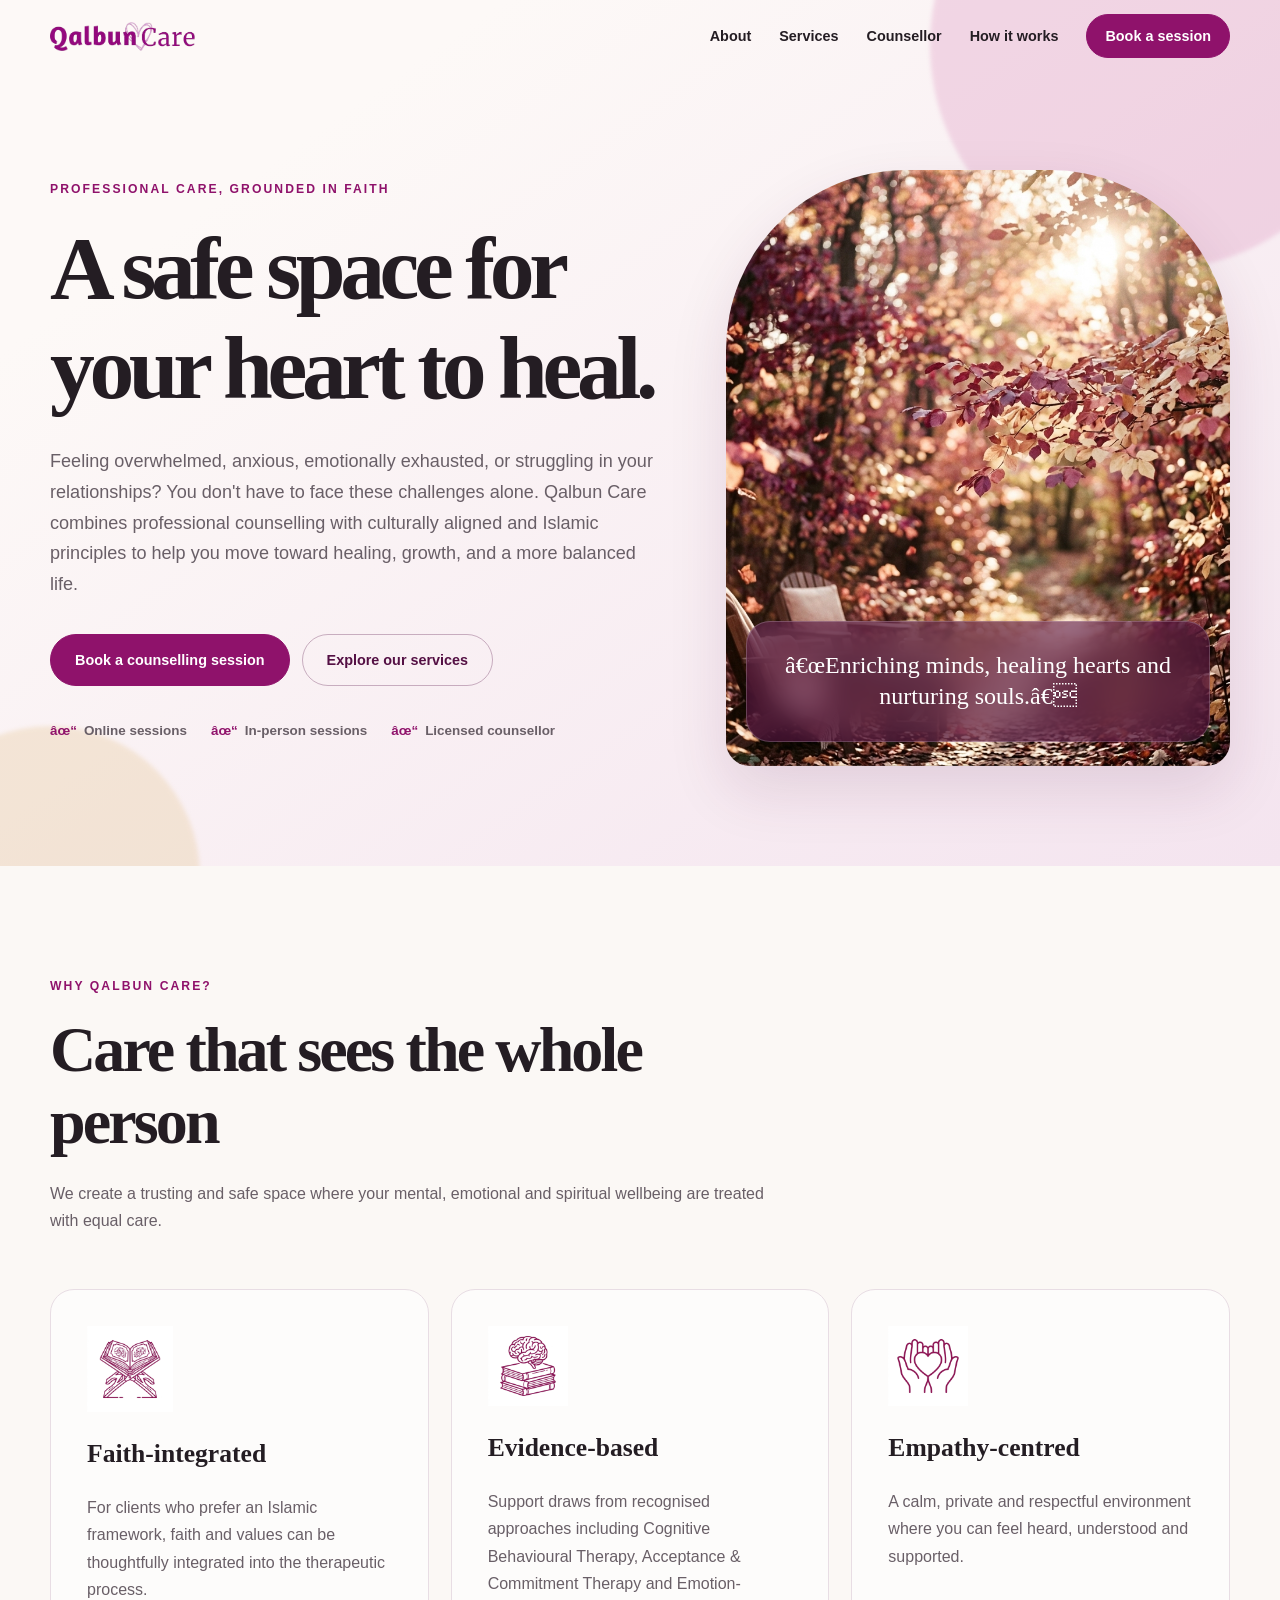
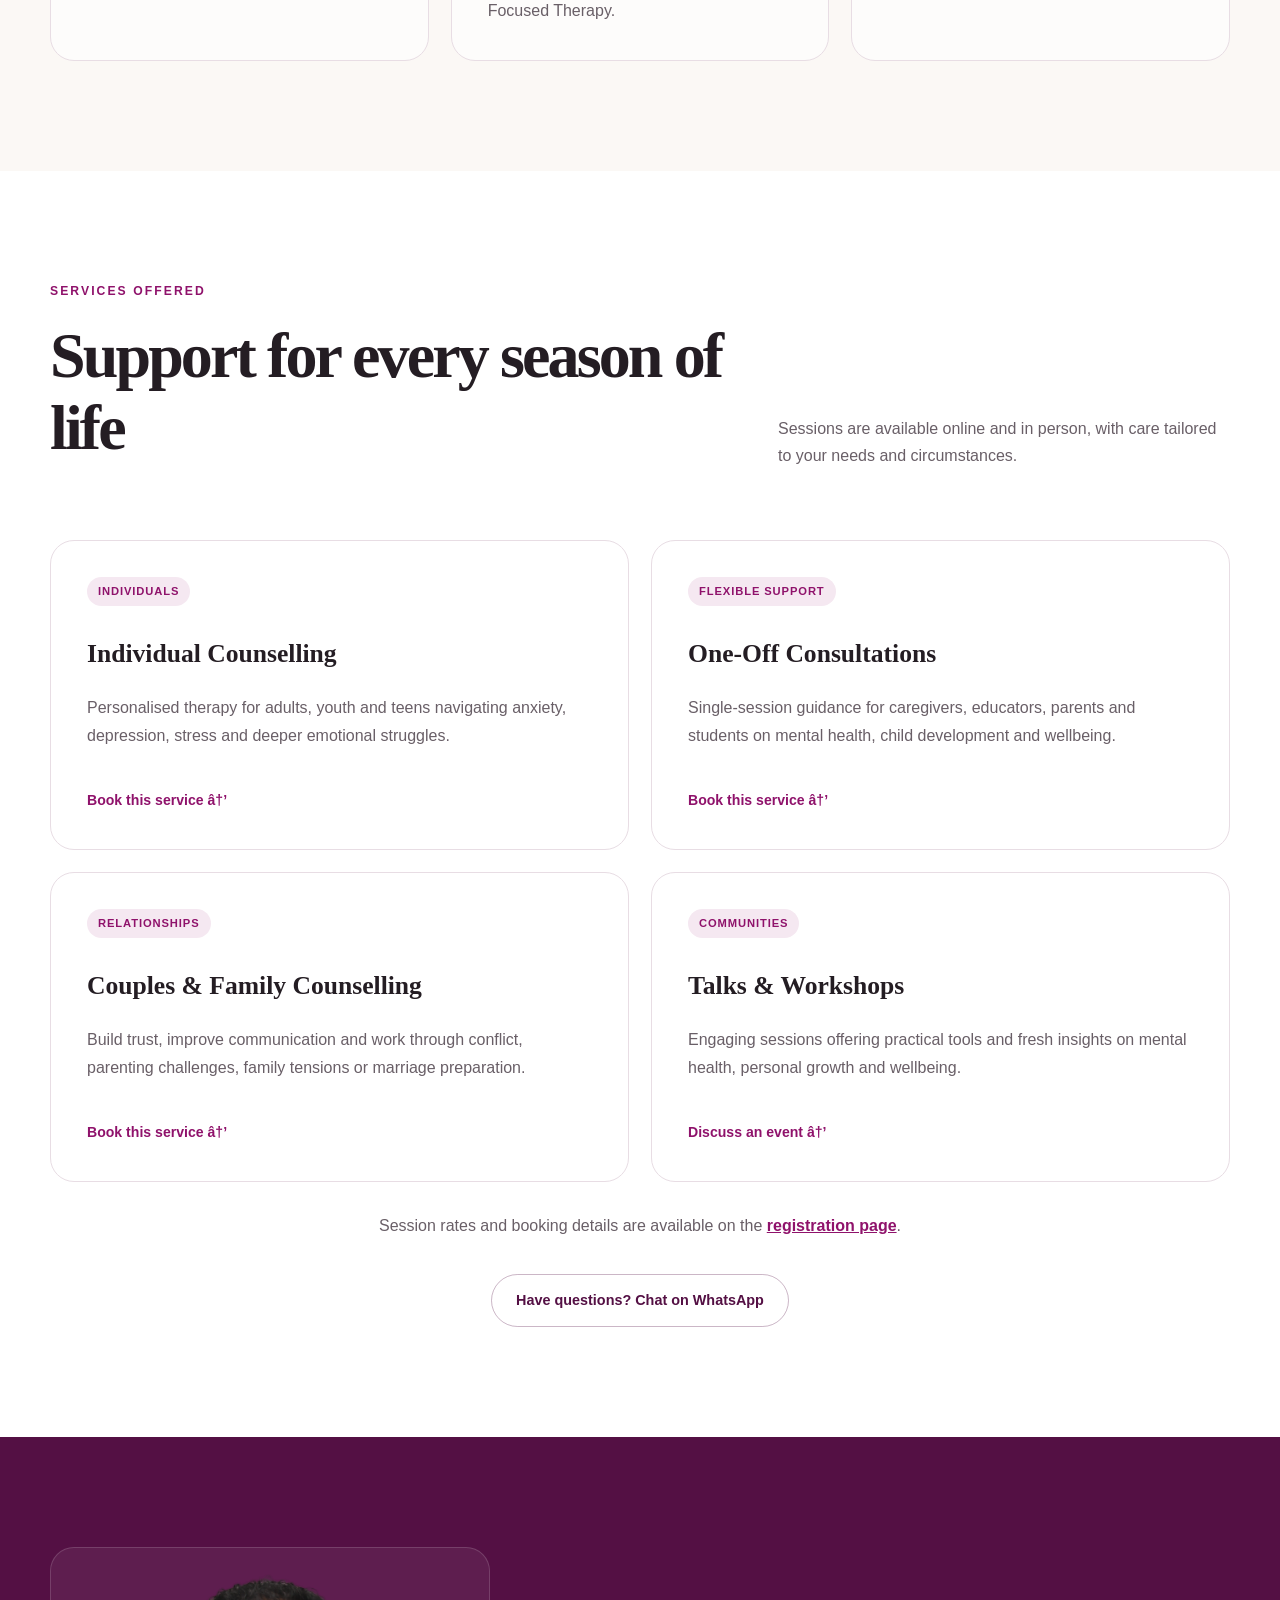
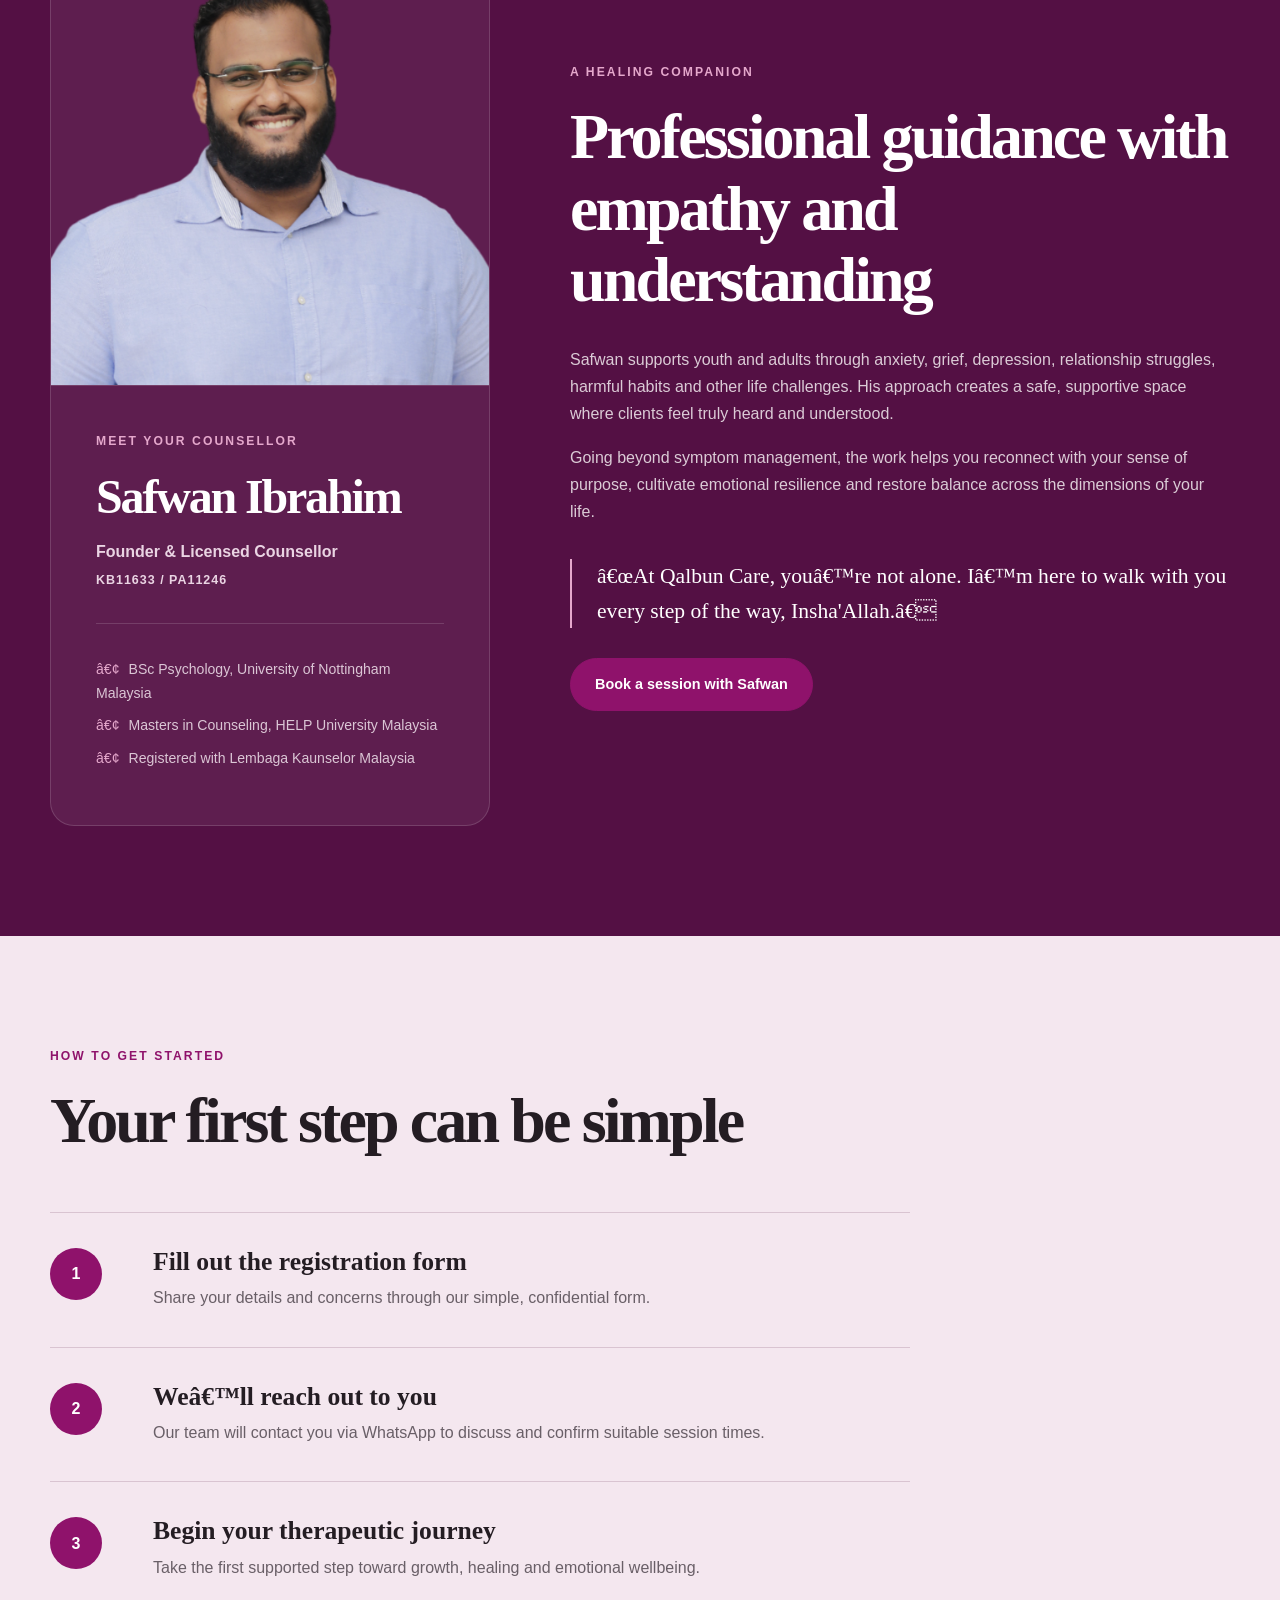
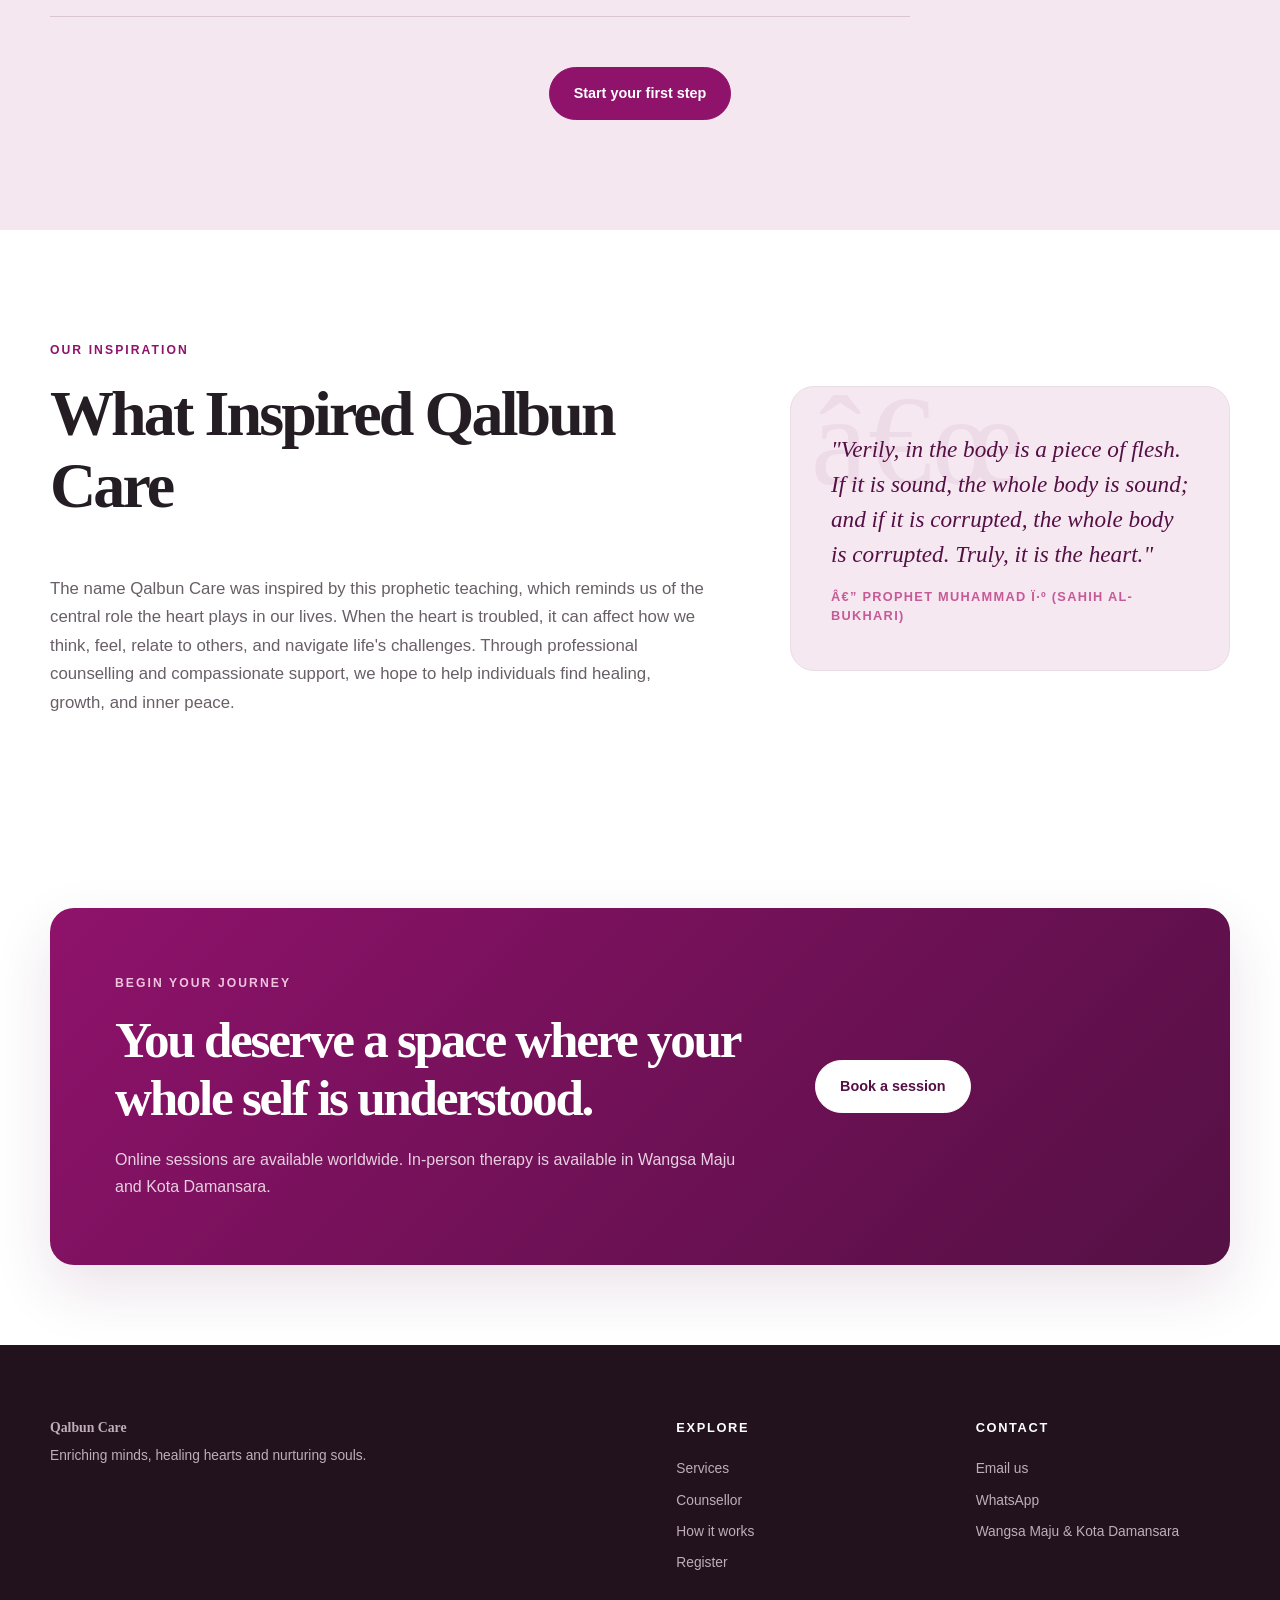
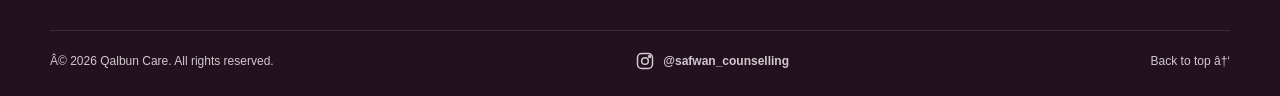
==== index.html @ d3c69ddd "Polish registration mobile layout" ====
﻿<!DOCTYPE html>
<html lang="en">
<head>
  <!-- Google tag (gtag.js) -->
  <script async src="https://www.googletagmanager.com/gtag/js?id=G-HJ6P9DCZQS"></script>
  <script>
    window.dataLayer = window.dataLayer || [];
    function gtag(){dataLayer.push(arguments);}
    gtag('js', new Date());

    gtag('config', 'G-HJ6P9DCZQS');
  </script>
  <meta charset="UTF-8">
  <meta name="viewport" content="width=device-width, initial-scale=1.0">
  <title>Qalbun Care Counselling</title>
  <meta name="description" content="Professional, culturally aligned and faith-integrated counselling for individuals, couples and families in Malaysia, online and in person.">
  <meta name="theme-color" content="#8f126b">
  <meta name="robots" content="index, follow">
  <link rel="canonical" href="https://qalbuncare.com/">
  <link rel="icon" href="assets/favicon.svg" type="image/svg+xml">
  <link rel="apple-touch-icon" href="assets/logo.png">
  <link rel="stylesheet" href="styles.css?v=1.6">
  <meta property="og:type" content="website">
  <meta property="og:title" content="Qalbun Care Counselling">
  <meta property="og:description" content="A safe, compassionate space for healing, growth and inner peace.">
  <meta property="og:url" content="https://qalbuncare.com/">
  <meta property="og:image" content="https://qalbuncare.com/assets/logo.png">
  <meta property="og:locale" content="en_MY">
  <meta name="twitter:card" content="summary_large_image">
  <script type="application/ld+json">
  {
    "@context": "https://schema.org",
    "@type": "ProfessionalService",
    "name": "Qalbun Care",
    "description": "Professional, culturally aligned and faith-integrated counselling services.",
    "url": "https://qalbuncare.com/",
    "email": "qalbun.care@outlook.com",
    "telephone": "+60174248783",
    "areaServed": "Malaysia",
    "founder": {
      "@type": "Person",
      "name": "Safwan Ibrahim",
      "jobTitle": "Founder & Licensed Counsellor"
    }
  }
  </script>
</head>
<body>
  <a class="skip-link" href="#main-content">Skip to main content</a>

  <header class="site-header" id="top">
    <div class="container nav-wrap">
      <a class="brand" href="#top" aria-label="Qalbun Care home">
        <img src="assets/logo.png" alt="Qalbun Care" width="397" height="79">
      </a>
      <button class="nav-toggle" type="button" aria-expanded="false" aria-controls="primary-nav">
        <span class="sr-only">Open navigation</span>
        <span></span><span></span><span></span>
      </button>
      <nav id="primary-nav" class="primary-nav" aria-label="Primary navigation">
        <a href="#about">About</a>
        <a href="#services">Services</a>
        <a href="#counsellor">Counsellor</a>
        <a href="#process">How it works</a>
        <a class="button button-small" href="register/">Book a session</a>
      </nav>
    </div>
  </header>

  <main id="main-content">
    <section class="hero">
      <div class="hero-orb hero-orb-one" aria-hidden="true"></div>
      <div class="hero-orb hero-orb-two" aria-hidden="true"></div>
      <div class="container hero-grid">
        <div class="hero-copy reveal">
          <p class="eyebrow">Professional care, grounded in faith</p>
          <h1>A safe space for your heart to heal.</h1>
          <p class="hero-text">Feeling overwhelmed, anxious, emotionally exhausted, or struggling in your relationships? You don't have to face these challenges alone. Qalbun Care combines professional counselling with culturally aligned and Islamic principles to help you move toward healing, growth, and a more balanced life.</p>
          <div class="hero-actions">
            <a class="button" href="register/">Book a counselling session</a>
            <a class="button button-ghost" href="#services">Explore our services</a>
          </div>
          <ul class="trust-list" aria-label="Service availability">
            <li>Online sessions</li>
            <li>In-person sessions</li>
            <li>Licensed counsellor</li>
          </ul>
        </div>
        <div class="hero-image-wrap reveal">
          <img class="hero-img" src="assets/hero-healing.png" alt="A serene landscape with warm light filtering through foliage" width="550" height="600">
          <div class="hero-image-quote">
            <p class="quote">â€œEnriching minds, healing hearts and nurturing souls.â€</p>
          </div>
        </div>
      </div>
    </section>

    <section class="section values" id="about">
      <div class="container">
        <div class="section-heading reveal">
          <p class="eyebrow">Why Qalbun Care?</p>
          <h2>Care that sees the whole person</h2>
          <p>We create a trusting and safe space where your mental, emotional and spiritual wellbeing are treated with equal care.</p>
        </div>
        <div class="card-grid three">
          <article class="value-card reveal">
            <span class="icon" aria-hidden="true">
              <img src="assets/value-faith.png" alt="" width="86" height="86">
            </span>
            <h3>Faith-integrated</h3>
            <p>For clients who prefer an Islamic framework, faith and values can be thoughtfully integrated into the therapeutic process.</p>
          </article>
          <article class="value-card reveal">
            <span class="icon" aria-hidden="true">
              <img src="assets/value-evidence.png" alt="" width="80" height="80">
            </span>
            <h3>Evidence-based</h3>
            <p>Support draws from recognised approaches including Cognitive Behavioural Therapy, Acceptance & Commitment Therapy and Emotion-Focused Therapy.</p>
          </article>
          <article class="value-card reveal">
            <span class="icon" aria-hidden="true">
              <img src="assets/value-empathy.png" alt="" width="80" height="80">
            </span>
            <h3>Empathy-centred</h3>
            <p>A calm, private and respectful environment where you can feel heard, understood and supported.</p>
          </article>
        </div>
      </div>
    </section>

    <section class="section services" id="services">
      <div class="container">
        <div class="section-heading split-heading reveal">
          <div><p class="eyebrow">Services offered</p><h2>Support for every season of life</h2></div>
          <p>Sessions are available online and in person, with care tailored to your needs and circumstances.</p>
        </div>
        <div class="card-grid two">
          <article class="service-card reveal">
            <span class="service-tag">Individuals</span>
            <h3>Individual Counselling</h3>
            <p>Personalised therapy for adults, youth and teens navigating anxiety, depression, stress and deeper emotional struggles.</p>
            <a href="register/">Book this service <span aria-hidden="true">â†’</span></a>
          </article>
          <article class="service-card reveal">
            <span class="service-tag">Flexible support</span>
            <h3>One-Off Consultations</h3>
            <p>Single-session guidance for caregivers, educators, parents and students on mental health, child development and wellbeing.</p>
            <a href="register/">Book this service <span aria-hidden="true">â†’</span></a>
          </article>
          <article class="service-card reveal">
            <span class="service-tag">Relationships</span>
            <h3>Couples &amp; Family Counselling</h3>
            <p>Build trust, improve communication and work through conflict, parenting challenges, family tensions or marriage preparation.</p>
            <a href="register/">Book this service <span aria-hidden="true">â†’</span></a>
          </article>
          <article class="service-card reveal">
            <span class="service-tag">Communities</span>
            <h3>Talks &amp; Workshops</h3>
            <p>Engaging sessions offering practical tools and fresh insights on mental health, personal growth and wellbeing.</p>
            <a href="https://wa.link/rwqkhy" target="_blank" rel="noopener">Discuss an event <span aria-hidden="true">â†’</span></a>
          </article>
        </div>
        <p class="pricing-note">Session rates and booking details are available on the <a href="register/">registration page</a>.</p>
        <div class="services-cta reveal">
          <a class="button button-ghost" href="https://wa.link/rwqkhy" target="_blank" rel="noopener">Have questions? Chat on WhatsApp</a>
        </div>
      </div>
    </section>

    <section class="section counsellor" id="counsellor">
      <div class="container counsellor-grid">
        <div class="profile-panel reveal">
          <img class="profile-img" src="assets/safwan-qc.png" alt="Safwan Ibrahim">
          <div class="profile-details">
            <p class="eyebrow">Meet your counsellor</p>
            <h2>Safwan Ibrahim</h2>
            <p class="credential">Founder &amp; Licensed Counsellor<br><span>KB11633 / PA11246</span></p>
            <ul class="profile-facts">
              <li>BSc Psychology, University of Nottingham Malaysia</li>
              <li>Masters in Counseling, HELP University Malaysia</li>
              <li>Registered with Lembaga Kaunselor Malaysia</li>
            </ul>
          </div>
        </div>
        <div class="profile-copy reveal">
          <p class="eyebrow">A healing companion</p>
          <h2>Professional guidance with empathy and understanding</h2>
          <p>Safwan supports youth and adults through anxiety, grief, depression, relationship struggles, harmful habits and other life challenges. His approach creates a safe, supportive space where clients feel truly heard and understood.</p>
          <p>Going beyond symptom management, the work helps you reconnect with your sense of purpose, cultivate emotional resilience and restore balance across the dimensions of your life.</p>
          <blockquote>â€œAt Qalbun Care, youâ€™re not alone. Iâ€™m here to walk with you every step of the way, Insha'Allah.â€</blockquote>
          <div class="profile-cta">
            <a class="button" href="register/">Book a session with Safwan</a>
          </div>
        </div>
      </div>
    </section>

    <section class="section process" id="process">
      <div class="container">
        <div class="section-heading reveal">
          <p class="eyebrow">How to get started</p>
          <h2>Your first step can be simple</h2>
        </div>
        <ol class="steps">
          <li class="reveal"><span>1</span><div><h3>Fill out the registration form</h3><p>Share your details and concerns through our simple, confidential form.</p></div></li>
          <li class="reveal"><span>2</span><div><h3>Weâ€™ll reach out to you</h3><p>Our team will contact you via WhatsApp to discuss and confirm suitable session times.</p></div></li>
          <li class="reveal"><span>3</span><div><h3>Begin your therapeutic journey</h3><p>Take the first supported step toward growth, healing and emotional wellbeing.</p></div></li>
        </ol>
        <div class="process-cta reveal">
          <a class="button" href="register/">Start your first step</a>
        </div>
      </div>
    </section>

    <section class="section philosophy" id="philosophy">
      <div class="container philosophy-grid">
        <div class="philosophy-copy reveal">
          <p class="eyebrow">Our Inspiration</p>
          <h2>What Inspired Qalbun Care</h2>
          <p>The name Qalbun Care was inspired by this prophetic teaching, which reminds us of the central role the heart plays in our lives. When the heart is troubled, it can affect how we think, feel, relate to others, and navigate life's challenges. Through professional counselling and compassionate support, we hope to help individuals find healing, growth, and inner peace.</p>
        </div>
        <div class="philosophy-quote-wrap reveal">
          <div class="philosophy-quote-card">
            <span class="quote-icon" aria-hidden="true">â€œ</span>
            <blockquote>
              "Verily, in the body is a piece of flesh. If it is sound, the whole body is sound; and if it is corrupted, the whole body is corrupted. Truly, it is the heart."
              <cite>â€” Prophet Muhammad ï·º (Sahih al-Bukhari)</cite>
            </blockquote>
          </div>
        </div>
      </div>
    </section>

    <section class="section cta" id="contact">
      <div class="container cta-inner reveal">
        <div>
          <p class="eyebrow">Begin your journey</p>
          <h2>You deserve a space where your whole self is understood.</h2>
          <p>Online sessions are available worldwide. In-person therapy is available in Wangsa Maju and Kota Damansara.</p>
        </div>
        <div class="cta-actions">
          <a class="button button-light" href="register/">Book a session</a>
     
        </div>
      </div>
    </section>
  </main>

  <footer class="site-footer">
    <div class="container footer-grid">
      <div><a class="footer-brand" href="#top">Qalbun Care</a><p>Enriching minds, healing hearts and nurturing souls.</p></div>
      <div><h2>Explore</h2><a href="#services">Services</a><a href="#counsellor">Counsellor</a><a href="#process">How it works</a><a href="register/">Register</a></div>
      <div><h2>Contact</h2><a href="mailto:qalbun.care@outlook.com">Email us</a><a href="https://wa.link/rwqkhy" target="_blank" rel="noopener">WhatsApp</a><p>Wangsa Maju &amp; Kota Damansara</p></div>
    </div>
    <div class="container footer-bottom"><p>Â© <span id="year"></span> Qalbun Care. All rights reserved.</p><div class="footer-social">
        <a class="social-link" href="https://www.instagram.com/safwan_counselling/" target="_blank" rel="noopener" aria-label="Follow Qalbun Care on Instagram">
          <svg viewBox="0 0 24 24" aria-hidden="true" focusable="false">
            <rect x="3" y="3" width="18" height="18" rx="5"></rect>
            <circle cx="12" cy="12" r="4"></circle>
            <circle cx="17.5" cy="6.5" r="1.2"></circle>
          </svg>
          <span>@safwan_counselling</span>
        </a>
      </div><a href="#top">Back to top â†‘</a></div>
  </footer>

  <script src="script.js"></script>
</body>
</html>
---- styles.css ----
﻿/* Qalbun Care: lightweight, responsive, and framework-free */
:root {
  --berry: #8f126b;
  --berry-dark: #541044;
  --berry-light: #f5e8f1;
  --rose: #c65a97;
  --ink: #241d23;
  --muted: #695f67;
  --cream: #fbf8f5;
  --white: #fff;
  --line: #e8dde4;
  --shadow: 0 24px 60px rgba(84, 16, 68, .12);
  --radius: 24px;
  --max: 1180px;
}

* { box-sizing: border-box; }
html { scroll-behavior: smooth; }
body { margin: 0; color: var(--ink); background: var(--cream); font: 400 1rem/1.7 Arial, Helvetica, sans-serif; }
body.nav-open { overflow: hidden; }
img, svg { display: block; max-width: 100%; }
a { color: inherit; }
button, a { -webkit-tap-highlight-color: transparent; }
h1, h2, h3, p { margin-top: 0; }
h1, h2, h3 { font-family: Georgia, "Times New Roman", serif; line-height: 1.12; }
h1 { max-width: 760px; font-size: clamp(3rem, 7vw, 6.5rem); letter-spacing: -.06em; }
h2 { font-size: clamp(2.3rem, 5vw, 4.5rem); letter-spacing: -.045em; }
h3 { font-size: 1.6rem; }
.container { width: min(calc(100% - 40px), var(--max)); margin-inline: auto; }
.section { padding: 110px 0; }
.eyebrow { margin-bottom: 18px; color: var(--berry); font-size: .76rem; font-weight: 800; letter-spacing: .17em; text-transform: uppercase; }
.sr-only { position: absolute; width: 1px; height: 1px; padding: 0; margin: -1px; overflow: hidden; clip: rect(0,0,0,0); white-space: nowrap; border: 0; }
.skip-link { position: fixed; z-index: 1000; top: 12px; left: 12px; padding: 10px 16px; color: white; background: var(--berry-dark); transform: translateY(-150%); }
.skip-link:focus { transform: translateY(0); }

.site-header { position: fixed; z-index: 100; inset: 0 0 auto; padding: 14px 0; border-bottom: 1px solid transparent; transition: .25s ease; }
.site-header.scrolled { background: rgba(251,248,245,.94); border-color: var(--line); backdrop-filter: blur(16px); }
.nav-wrap, .primary-nav { display: flex; align-items: center; }
.nav-wrap { justify-content: space-between; gap: 30px; }
.brand { display: flex; align-items: center; gap: 10px; font: 700 1.2rem Georgia, serif; text-decoration: none; }
.brand img { width: 145px; height: auto; object-fit: contain; }
.primary-nav { gap: 28px; }
.primary-nav a { font-size: .9rem; font-weight: 700; text-decoration: none; }
.primary-nav a:not(.button):hover, .primary-nav a:not(.button):focus-visible { color: var(--berry); }
.nav-toggle { display: none; width: 44px; height: 44px; padding: 10px; border: 0; background: transparent; }
.nav-toggle span:not(.sr-only) { display: block; width: 100%; height: 2px; margin: 5px 0; background: var(--ink); transition: .2s; }

.button { display: inline-flex; align-items: center; justify-content: center; min-height: 52px; padding: 13px 24px; border: 1px solid var(--berry); border-radius: 100px; color: white; background: var(--berry); font-size: .9rem; font-weight: 800; text-decoration: none; transition: transform .2s, background .2s, color .2s; }
.button:hover, .button:focus-visible { background: var(--berry-dark); transform: translateY(-2px); }
.button-small { min-height: 42px; padding: 9px 18px; }
.button-ghost { color: var(--berry-dark); background: transparent; border-color: rgba(84,16,68,.3); }
.button-light { color: var(--berry-dark); background: white; border-color: white; }

.hero { position: relative; min-height: 820px; padding: 170px 0 100px; overflow: hidden; background: linear-gradient(145deg, #fdf9f7 20%, #f4e4ef); }
.hero-grid { position: relative; z-index: 1; display: grid; grid-template-columns: 1.1fr .9fr; gap: 60px; align-items: center; }
.hero-copy h1 { margin-bottom: 28px; }
.hero-text { max-width: 680px; color: var(--muted); font-size: 1.13rem; }
.hero-actions { display: flex; flex-wrap: wrap; gap: 12px; margin: 34px 0; }
.trust-list { display: flex; flex-wrap: wrap; gap: 12px 24px; padding: 0; list-style: none; color: var(--muted); font-size: .84rem; font-weight: 700; }
.trust-list li::before { content: "âœ“"; margin-right: 7px; color: var(--berry); }
.hero-image-wrap { position: relative; border-radius: 180px 180px var(--radius) var(--radius); overflow: hidden; box-shadow: var(--shadow); aspect-ratio: 11 / 13; display: flex; flex-direction: column; justify-content: flex-end; }
.hero-img { width: 100%; height: 100%; object-fit: cover; transition: transform .5s ease; }
.hero-image-wrap:hover .hero-img { transform: scale(1.05); }
.hero-image-quote { position: absolute; z-index: 2; bottom: 24px; left: 20px; right: 20px; padding: 28px 24px; border: 1px solid rgba(255,255,255,.2); border-radius: var(--radius); background: rgba(84, 16, 68, .55); backdrop-filter: blur(16px); -webkit-backdrop-filter: blur(16px); color: white; text-align: center; }
.quote { font: 400 1.5rem/1.3 Georgia, serif; margin: 0; }
.hero-orb { position: absolute; border-radius: 50%; filter: blur(2px); opacity: .4; }
.hero-orb-one { width: 450px; height: 450px; top: -180px; right: -100px; background: #e4a9cb; }
.hero-orb-two { width: 300px; height: 300px; bottom: -160px; left: -100px; background: #ead0a8; }

.section-heading { max-width: 720px; margin-bottom: 55px; }
.section-heading h2 { margin-bottom: 22px; }
.section-heading > p:last-child, .split-heading > p { color: var(--muted); }
.split-heading { display: grid; grid-template-columns: 1.2fr .8fr; gap: 50px; max-width: none; align-items: end; }
.card-grid { display: grid; gap: 22px; }
.card-grid.three { grid-template-columns: repeat(3, 1fr); }
.card-grid.two { grid-template-columns: repeat(2, 1fr); }
.value-card, .service-card { padding: 36px; border: 1px solid var(--line); border-radius: var(--radius); background: rgba(255,255,255,.62); transition: .25s; }
.value-card:hover, .service-card:hover { transform: translateY(-5px); box-shadow: var(--shadow); }
.value-card .icon { display: block; width: 80px; height: 80px; margin-bottom: 28px; background: transparent; }
.value-card:first-of-type .icon { width: 86px; height: 86px; }
.value-card .icon img { width: 100%; height: 100%; object-fit: contain; }
.value-card p, .service-card p { margin-bottom: 0; color: var(--muted); }
.services { background: white; }
.service-card { min-height: 310px; display: flex; flex-direction: column; }
.service-tag { align-self: start; margin-bottom: 34px; padding: 5px 11px; border-radius: 100px; color: var(--berry); background: var(--berry-light); font-size: .7rem; font-weight: 800; letter-spacing: .08em; text-transform: uppercase; }
.service-card a { margin-top: auto; padding-top: 30px; color: var(--berry); font-size: .88rem; font-weight: 800; text-decoration: none; }
.service-card a span { display: inline-block; transition: transform .2s; }
.service-card a:hover span { transform: translateX(5px); }
.pricing-note { margin: 30px 0 0; color: var(--muted); text-align: center; }
.pricing-note a { color: var(--berry); font-weight: 700; }
.services-cta { margin-top: 35px; text-align: center; }

.counsellor { color: white; background: var(--berry-dark); }
.counsellor-grid { display: grid; grid-template-columns: .8fr 1.2fr; gap: 80px; align-items: center; }
.profile-panel { padding: 0; overflow: hidden; border: 1px solid rgba(255,255,255,.15); border-radius: var(--radius); background: rgba(255,255,255,.06); }
.profile-initials { display: grid; width: 130px; height: 130px; margin-bottom: 45px; border-radius: 50%; place-items: center; color: var(--berry-dark); background: #f2d6e7; font: 700 2.5rem Georgia, serif; }
.profile-img { display: block; width: 100%; height: auto; aspect-ratio: 1 / 1; object-fit: cover; border-bottom: 1px solid rgba(255,255,255,.15); }
.profile-details { padding: 45px; }
.profile-panel .eyebrow, .profile-copy .eyebrow { color: #e5a8cc; }
.profile-panel h2 { margin-bottom: 15px; font-size: 3rem; }
.credential { color: #ead4e3; font-weight: 700; }
.credential span { font-size: .78rem; letter-spacing: .08em; }
.profile-facts { margin: 30px 0 0; padding: 25px 0 0; border-top: 1px solid rgba(255,255,255,.14); list-style: none; }
.profile-facts li { margin: 9px 0; color: #dbc6d5; font-size: .88rem; }
.profile-facts li::before { content: "â€¢"; margin-right: 9px; color: #e5a8cc; }
.profile-copy h2 { margin-bottom: 30px; }
.profile-copy > p:not(.eyebrow) { color: #dbcbd6; }
.counsellor blockquote { margin: 34px 0 0; padding-left: 25px; border-left: 2px solid #e5a8cc; color: white; font: 400 1.35rem/1.6 Georgia, serif; }
.profile-cta { margin-top: 30px; }

.process { background: #f4e7ef; }
.steps { margin: 0; padding: 0; list-style: none; }
.steps li { display: grid; grid-template-columns: 75px 1fr; gap: 28px; max-width: 860px; padding: 35px 0; border-top: 1px solid #d9c4d1; }
.steps li:last-child { border-bottom: 1px solid #d9c4d1; }
.steps span { display: grid; width: 52px; height: 52px; border-radius: 50%; place-items: center; color: white; background: var(--berry); font-weight: 800; }
.steps h3 { margin-bottom: 8px; }
.steps p { margin: 0; color: var(--muted); }
.process-cta { margin-top: 50px; text-align: center; }

.cta { padding: 80px 0; background: white; }
.cta-inner { display: grid; grid-template-columns: 1.3fr .7fr; gap: 50px; align-items: center; padding: 65px; border-radius: var(--radius); color: white; background: linear-gradient(135deg, var(--berry), var(--berry-dark)); box-shadow: var(--shadow); }
.cta-inner .eyebrow { color: #efc2de; }
.cta-inner h2 { margin-bottom: 20px; font-size: clamp(2.3rem, 4vw, 4rem); }
.cta-inner p:last-child { margin-bottom: 0; color: #e7cfe0; }
.cta-actions { display: flex; flex-direction: column; align-items: flex-start; gap: 13px; }
.text-link { color: white; font-size: .9rem; font-weight: 700; text-decoration-color: rgba(255,255,255,.45); text-underline-offset: 4px; }

.site-footer { padding: 75px 0 25px; color: #d4c7d0; background: #21121e; }
.footer-grid { display: grid; grid-template-columns: 1.6fr .7fr .7fr; gap: 45px; }
.footer-grid > div { display: flex; flex-direction: column; align-items: flex-start; gap: 8px; }
.footer-brand { color: white; font: 700 2rem Georgia, serif; text-decoration: none; }
.footer-grid h2 { margin-bottom: 14px; color: white; font: 700 .8rem Arial, sans-serif; letter-spacing: .13em; text-transform: uppercase; }
.footer-grid p, .footer-grid a { margin: 0; color: #bfaeba; font-size: .86rem; text-decoration: none; }
.footer-grid a:hover { color: white; }
.footer-bottom { display: flex; justify-content: space-between; gap: 20px; margin-top: 55px; padding-top: 20px; border-top: 1px solid rgba(255,255,255,.1); font-size: .75rem; }
.footer-bottom p { margin: 0; }
.footer-bottom a { color: inherit; text-decoration: none; }

.reveal { opacity: 0; transform: translateY(18px); transition: opacity .65s ease, transform .65s ease; }
.reveal.visible { opacity: 1; transform: none; }
:focus-visible { outline: 3px solid #d586b5; outline-offset: 4px; }

/* Philosophy Section */
.philosophy {
  background: var(--white);
}
.philosophy-grid {
  display: grid;
  grid-template-columns: 1.2fr .8fr;
  gap: 80px;
  align-items: center;
}
.philosophy-copy .eyebrow {
  color: var(--berry);
}
.philosophy-copy p:not(.eyebrow) {
  color: var(--muted);
  font-size: 1.05rem;
  margin-bottom: 20px;
}
.philosophy-copy p:last-child {
  margin-bottom: 0;
}
.philosophy-quote-card {
  position: relative;
  padding: 45px 40px;
  border-radius: var(--radius);
  background: var(--berry-light);
  border: 1px solid var(--line);
  overflow: hidden;
}
.philosophy-quote-card blockquote {
  margin: 0;
  padding-left: 0;
  border-left: 0;
  color: var(--berry-dark);
  font: italic 400 1.45rem/1.5 Georgia, serif;
}
.philosophy-quote-card cite {
  display: block;
  margin-top: 15px;
  font-family: Arial, sans-serif;
  font-style: normal;
  font-size: 0.8rem;
  font-weight: 700;
  text-transform: uppercase;
  letter-spacing: 0.1em;
  color: var(--rose);
}
.quote-icon {
  position: absolute;
  top: -10px;
  left: 20px;
  font-size: 8rem;
  font-family: Georgia, serif;
  color: rgba(143, 18, 107, 0.06);
  line-height: 1;
  pointer-events: none;
}

@media (max-width: 900px) {
  .section { padding: 80px 0; }
  .hero { min-height: auto; padding-top: 140px; }
  .hero-grid, .counsellor-grid, .cta-inner { grid-template-columns: 1fr; }
  .register-hero-grid { grid-template-columns: 1fr; gap: 42px; }
  .register-hero-image-wrap { max-width: 540px; width: 100%; margin: 0 auto; }
  .hero-image-wrap { max-width: 540px; width: 100%; margin: 0 auto; }
  .card-grid.three { grid-template-columns: 1fr; }
  .counsellor-grid { gap: 35px; }
  .nav-toggle { display: block; }
  .primary-nav {
    position: fixed;
    top: 76px;
    right: 20px;
    left: auto;
    width: 260px;
    display: flex;
    flex-direction: column;
    align-items: stretch;
    gap: 6px;
    padding: 24px;
    border: 1px solid var(--line);
    border-radius: 20px;
    background: rgba(251, 248, 245, 0.96);
    backdrop-filter: blur(16px);
    -webkit-backdrop-filter: blur(16px);
    box-shadow: var(--shadow);
    transform: translateY(-10px);
    opacity: 0;
    pointer-events: none;
    transition: transform 0.25s cubic-bezier(0.16, 1, 0.3, 1), opacity 0.2s ease;
  }
  .primary-nav.open {
    transform: translateY(0);
    opacity: 1;
    pointer-events: auto;
  }
  .primary-nav a { padding: 10px; }
  .primary-nav .button { margin-top: 8px; }
  .nav-open .nav-toggle span:nth-child(2) { transform: translateY(7px) rotate(45deg); }
  .nav-open .nav-toggle span:nth-child(3) { opacity: 0; }
  .nav-open .nav-toggle span:nth-child(4) { transform: translateY(-7px) rotate(-45deg); }
  .philosophy-grid { grid-template-columns: 1fr; gap: 40px; }
}

@media (max-width: 650px) {
  .container { width: min(calc(100% - 28px), var(--max)); }
  .section { padding: 65px 0; }
  h1 { font-size: clamp(2.85rem, 15vw, 4.2rem); }
  h2 { font-size: 2.55rem; }
  .brand img { width: 125px; }
  .hero { padding: 125px 0 65px; }
  .hero-grid { gap: 45px; }
  .hero-image-quote { padding: 20px 16px; bottom: 16px; left: 16px; right: 16px; }
  .quote { font-size: 1.25rem; }
  .hero-actions .button { width: 100%; }
  .split-heading, .card-grid.two, .footer-grid { grid-template-columns: 1fr; }
  .split-heading { gap: 5px; }
  .value-card, .service-card, .profile-panel { padding: 28px; }
  .service-card { min-height: 290px; }
  .steps li { grid-template-columns: 52px 1fr; gap: 16px; }
  .steps span { width: 44px; height: 44px; }
  .cta-inner { padding: 38px 26px; }
  .footer-bottom { flex-direction: column; }
  .philosophy-quote-card { padding: 35px 25px; }
  .philosophy-quote-card blockquote { font-size: 1.25rem; }
}

@media (prefers-reduced-motion: reduce) {
  *, *::before, *::after { scroll-behavior: auto !important; transition-duration: .01ms !important; }
  .reveal { opacity: 1; transform: none; }
}
/* Register page */
.register-hero {
  min-height: auto;
  padding-bottom: 90px;
}
.register-hero-grid {
  position: relative;
  z-index: 1;
  display: grid;
  grid-template-columns: 1fr .78fr;
  gap: 58px;
  align-items: center;
}
.register-shell {
  position: relative;
  z-index: 1;
  max-width: 860px;
}
.register-shell h1 {
  margin-bottom: 28px;
}
.register-hero-image-wrap {
  overflow: hidden;
  border-radius: 160px 160px var(--radius) var(--radius);
  box-shadow: var(--shadow);
  aspect-ratio: 1 / 1;
  background: var(--berry-light);
}
.register-hero-img {
  width: 100%;
  height: 100%;
  object-fit: cover;
}
.register-section {
  background: white;
}
.form-panel {
  overflow: hidden;
  border: 1px solid var(--line);
  border-radius: var(--radius);
  background: white;
  box-shadow: var(--shadow);
}
.form-panel iframe {
  display: block;
  width: 100%;
  min-height: 1450px;
  border: 0;
  background: white;
}
.pricing-actions {
  margin-top: 28px;
  text-align: center;
}
.register-actions {
  margin-top: 28px;
  text-align: center;
}

@media (max-width: 650px) {
  .register-hero {
    padding-bottom: 65px;
  }
  .register-hero-image-wrap { border-radius: 120px 120px 20px 20px; }
  .form-panel {
    border-radius: 18px;
  }
  .form-panel iframe {
    min-height: 1600px;
  }
}
/* Footer social links */
.footer-social {
  display: flex;
  align-items: center;
}
.social-link {
  display: inline-flex;
  align-items: center;
  gap: 8px;
  color: #bfaeba;
  font-weight: 700;
  text-decoration: none;
  transition: color .2s, transform .2s;
}
.social-link svg {
  width: 20px;
  height: 20px;
  fill: none;
  stroke: currentColor;
  stroke-width: 1.8;
}
.social-link:hover,
.social-link:focus-visible {
  color: white;
  transform: translateY(-1px);
}

@media (max-width: 650px) {
  .footer-social {
    order: 2;
  }
}
/* Register information section */
.register-info {
  background: var(--cream);
}
.rate-grid,
.info-grid {
  display: grid;
  grid-template-columns: repeat(2, 1fr);
  gap: 22px;
}
.info-grid {
  margin-top: 22px;
}
.rate-card,
.info-card {
  padding: 34px;
  border: 1px solid var(--line);
  border-radius: var(--radius);
  background: rgba(255,255,255,.76);
  box-shadow: 0 16px 42px rgba(84, 16, 68, .07);
}
.rate-card h3,
.info-card h3 {
  margin-bottom: 18px;
}
.rate-label {
  margin-bottom: 12px;
  color: var(--berry);
  font-size: .78rem;
  font-weight: 800;
  letter-spacing: .08em;
  text-transform: uppercase;
}
.rate-list {
  display: grid;
  gap: 12px;
  margin: 0;
  padding: 0;
  list-style: none;
}
.rate-list li {
  display: flex;
  justify-content: space-between;
  gap: 22px;
  padding: 14px 0;
  border-top: 1px solid var(--line);
}
.rate-list span {
  color: var(--muted);
}
.rate-list strong {
  flex: 0 0 auto;
  color: var(--berry-dark);
  font-size: 1.05rem;
}
.rate-list em {
  color: var(--muted);
  font-size: .82rem;
  font-style: normal;
}
.rate-note,
.info-card p {
  color: var(--muted);
}
.rate-note {
  margin: 24px 0 0;
  font-weight: 700;
}
.package-card {
  grid-column: 1 / -1;
  display: grid;
  grid-template-columns: .35fr .65fr;
  gap: 18px 34px;
  align-items: center;
  background: var(--berry-light);
}
.package-card .rate-label,
.package-card h3,
.package-card p {
  margin: 0;
}
.info-card p:last-child {
  margin-bottom: 0;
}
.info-card.highlight {
  background: var(--berry-light);
}
.info-card a {
  color: var(--berry);
  font-weight: 800;
}

@media (max-width: 900px) {
  .rate-grid,
  .info-grid {
    grid-template-columns: 1fr;
  }
}

@media (max-width: 650px) {
  .rate-card,
  .info-card {
    padding: 28px;
  }
  .rate-list li {
    display: grid;
    gap: 6px;
  }
}
/* Mobile registration layout polish */
@media (max-width: 900px) {
  .register-hero-grid {
    grid-template-columns: 1fr;
    gap: 34px;
  }

  .register-shell {
    max-width: none;
  }

  .register-hero-image-wrap {
    display: block;
    width: min(100%, 520px);
    margin: 4px auto 0;
  }
}

@media (max-width: 650px) {
  .register-hero {
    padding-bottom: 58px;
  }

  .register-hero-grid {
    gap: 28px;
  }

  .register-hero-image-wrap {
    width: 100%;
    max-width: 380px;
    border-radius: 90px 90px 22px 22px;
  }

  .register-hero-img {
    min-height: 300px;
  }

  .package-card {
    display: block;
  }

  .package-card .rate-label {
    margin-bottom: 10px;
  }

  .package-card h3 {
    margin-bottom: 12px;
  }

  .pricing-actions {
    margin-top: 24px;
  }

  .pricing-actions .button {
    width: 100%;
  }
}
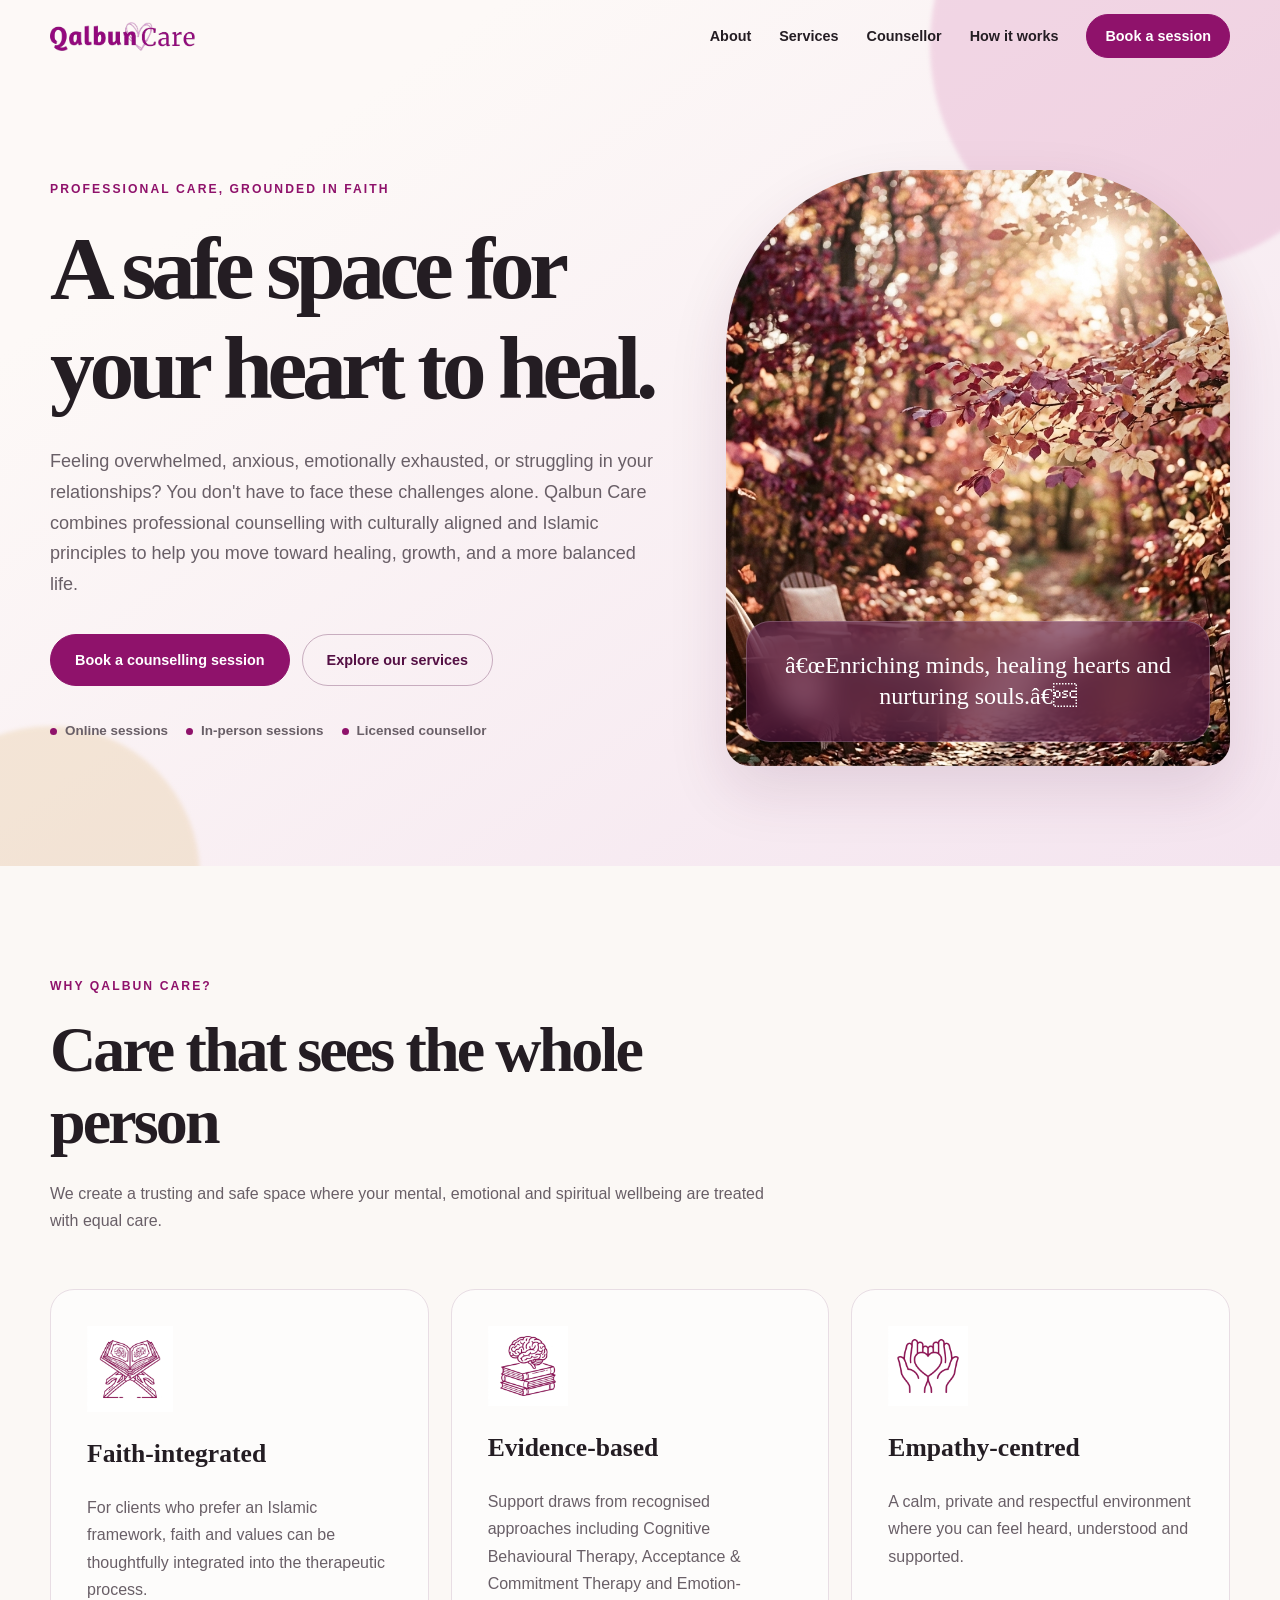
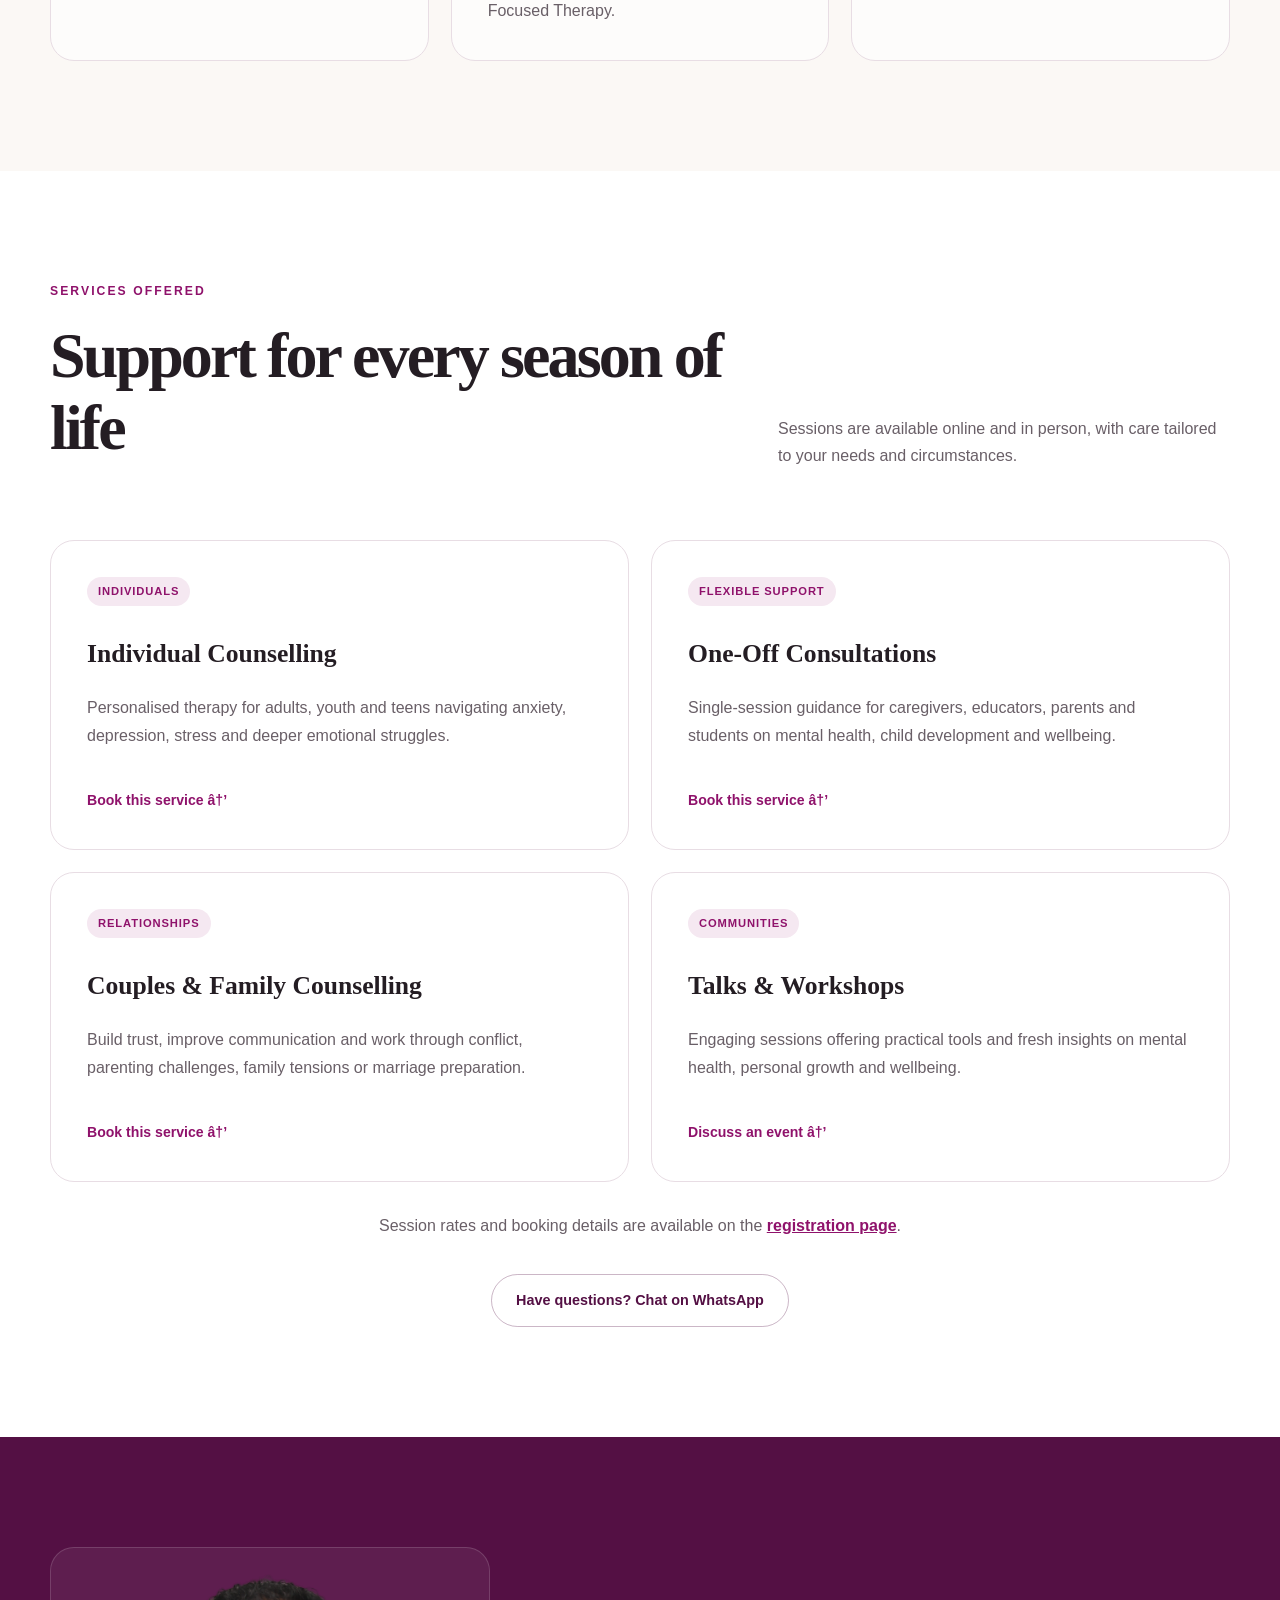
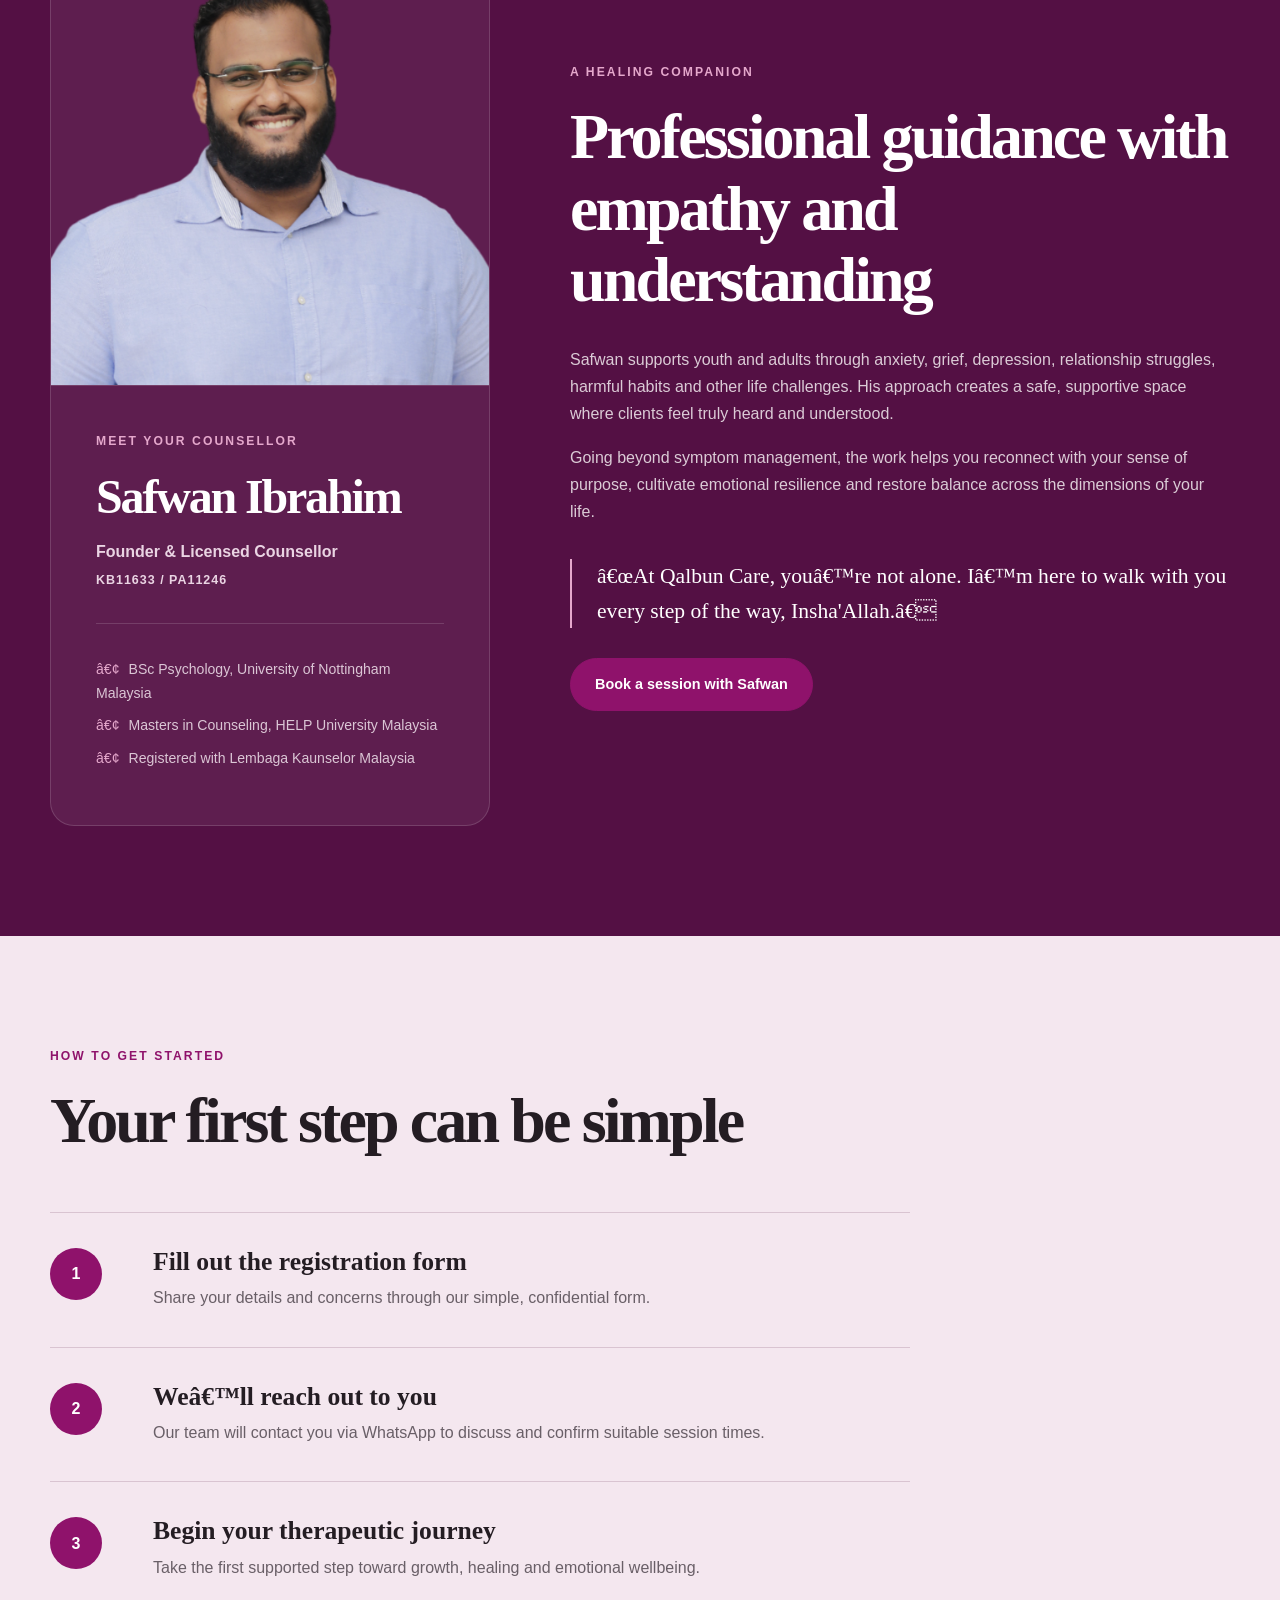
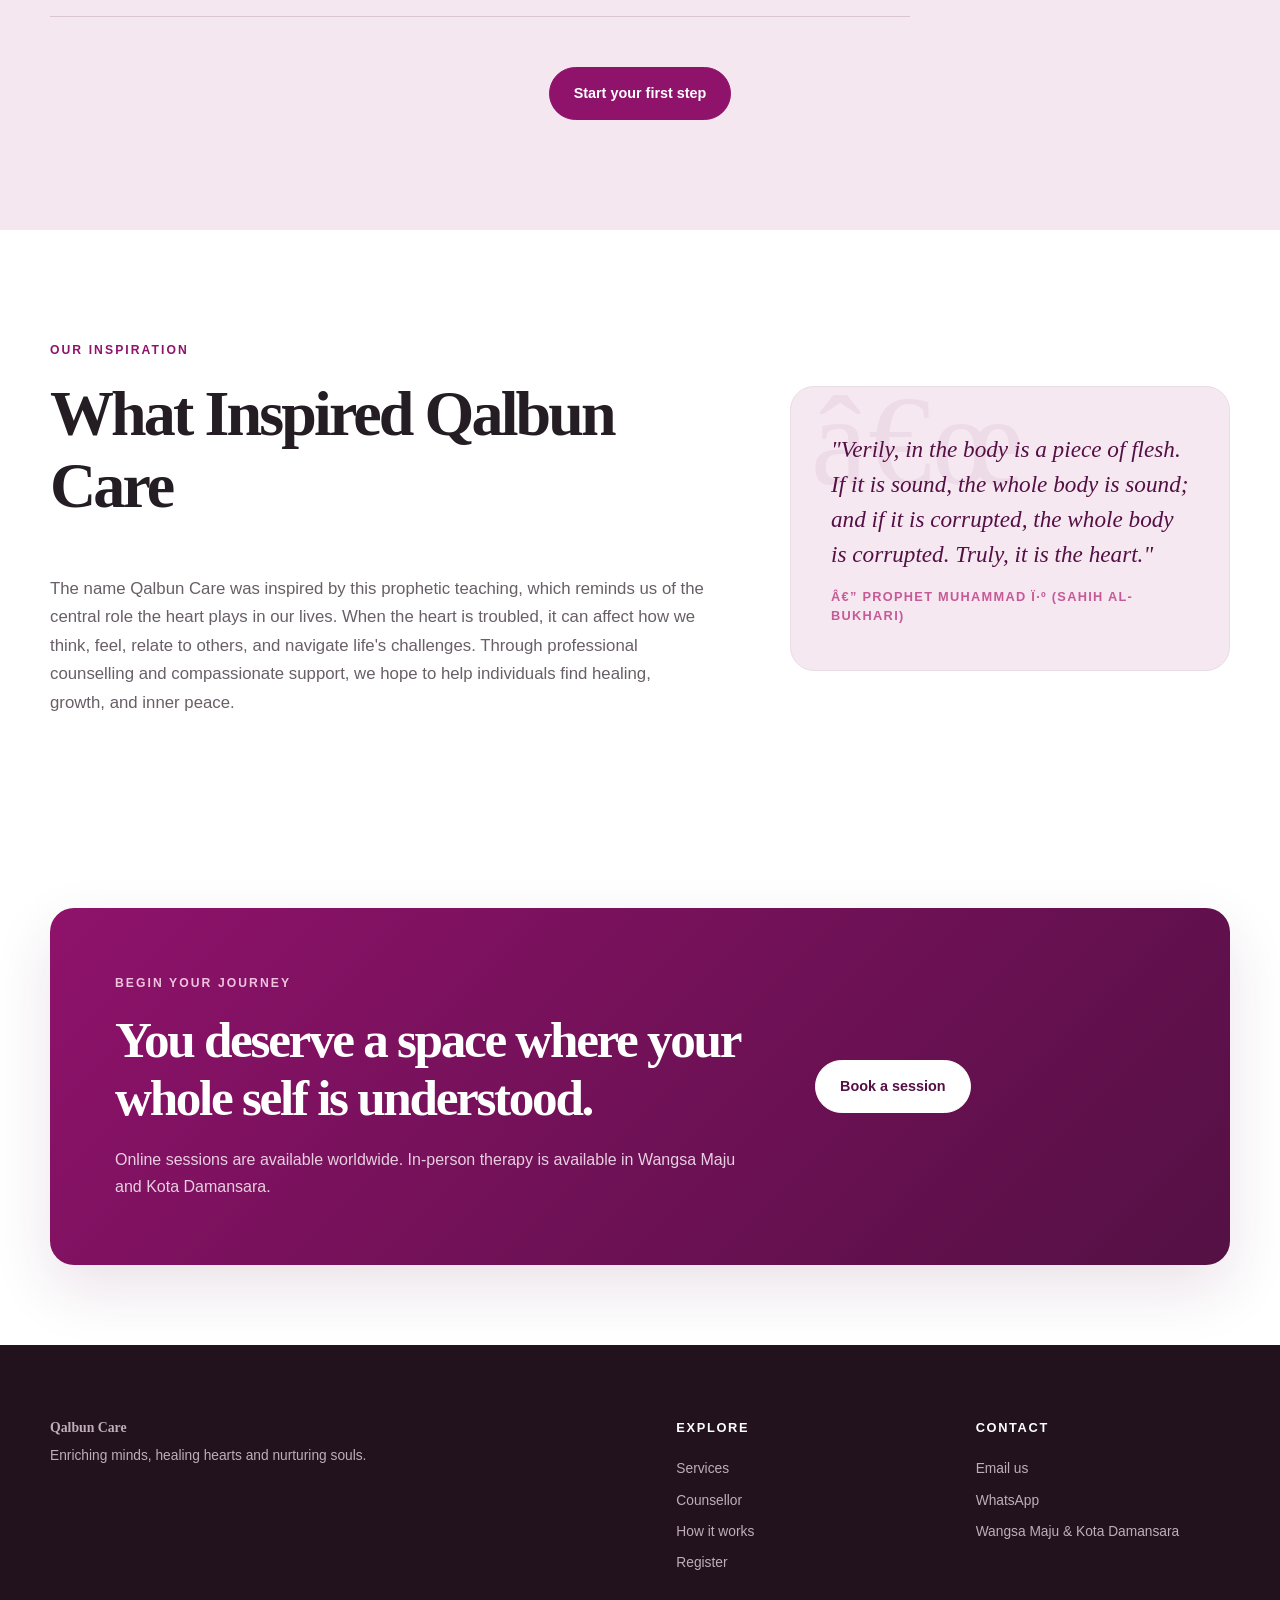
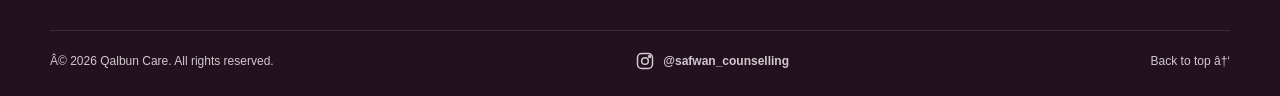
==== commit 3d478839: "Clean registration trust list styling" ====
--- a/index.html
+++ b/index.html
@@ -19,7 +19,7 @@
   <link rel="canonical" href="https://qalbuncare.com/">
   <link rel="icon" href="assets/favicon.svg" type="image/svg+xml">
   <link rel="apple-touch-icon" href="assets/logo.png">
-  <link rel="stylesheet" href="styles.css?v=1.6">
+  <link rel="stylesheet" href="styles.css?v=1.7">
   <meta property="og:type" content="website">
   <meta property="og:title" content="Qalbun Care Counselling">
   <meta property="og:description" content="A safe, compassionate space for healing, growth and inner peace.">
@@ -268,3 +268,4 @@
 </body>
 </html>
 
+
--- a/styles.css
+++ b/styles.css
@@ -56,8 +56,20 @@
 .hero-copy h1 { margin-bottom: 28px; }
 .hero-text { max-width: 680px; color: var(--muted); font-size: 1.13rem; }
 .hero-actions { display: flex; flex-wrap: wrap; gap: 12px; margin: 34px 0; }
-.trust-list { display: flex; flex-wrap: wrap; gap: 12px 24px; padding: 0; list-style: none; color: var(--muted); font-size: .84rem; font-weight: 700; }
-.trust-list li::before { content: "âœ“"; margin-right: 7px; color: var(--berry); }
+.trust-list { display: flex; flex-wrap: wrap; gap: 12px 18px; padding: 0; list-style: none; color: var(--muted); font-size: .84rem; font-weight: 700; }
+.trust-list li {
+  display: inline-flex;
+  align-items: center;
+  gap: 8px;
+}
+.trust-list li::before {
+  content: "";
+  width: 7px;
+  height: 7px;
+  flex: 0 0 7px;
+  border-radius: 50%;
+  background: var(--berry);
+}
 .hero-image-wrap { position: relative; border-radius: 180px 180px var(--radius) var(--radius); overflow: hidden; box-shadow: var(--shadow); aspect-ratio: 11 / 13; display: flex; flex-direction: column; justify-content: flex-end; }
 .hero-img { width: 100%; height: 100%; object-fit: cover; transition: transform .5s ease; }
 .hero-image-wrap:hover .hero-img { transform: scale(1.05); }
@@ -539,3 +551,19 @@
     width: 100%;
   }
 }
+/* Registration trust-list mobile polish */
+@media (max-width: 650px) {
+  .trust-list {
+    display: grid;
+    gap: 10px;
+    margin-top: 24px;
+  }
+
+  .trust-list li {
+    align-items: flex-start;
+  }
+
+  .trust-list li::before {
+    margin-top: 9px;
+  }
+}
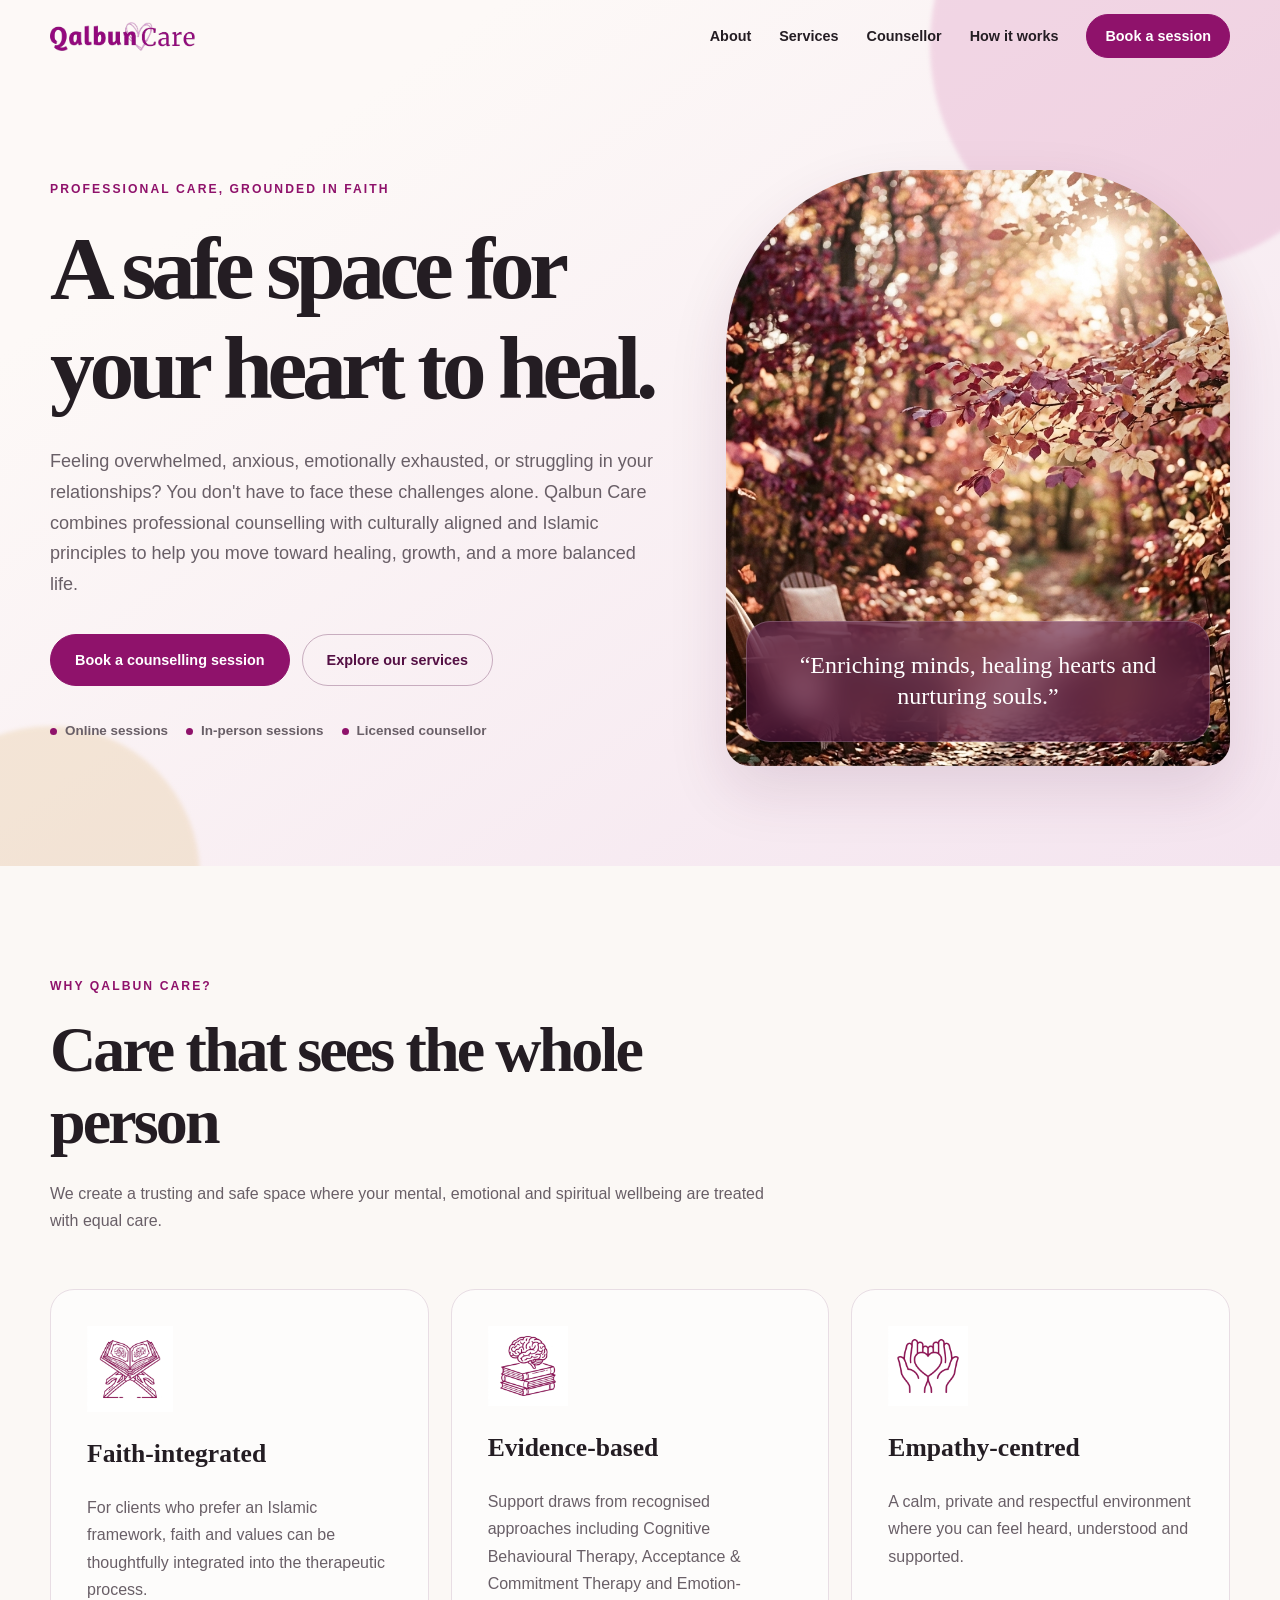
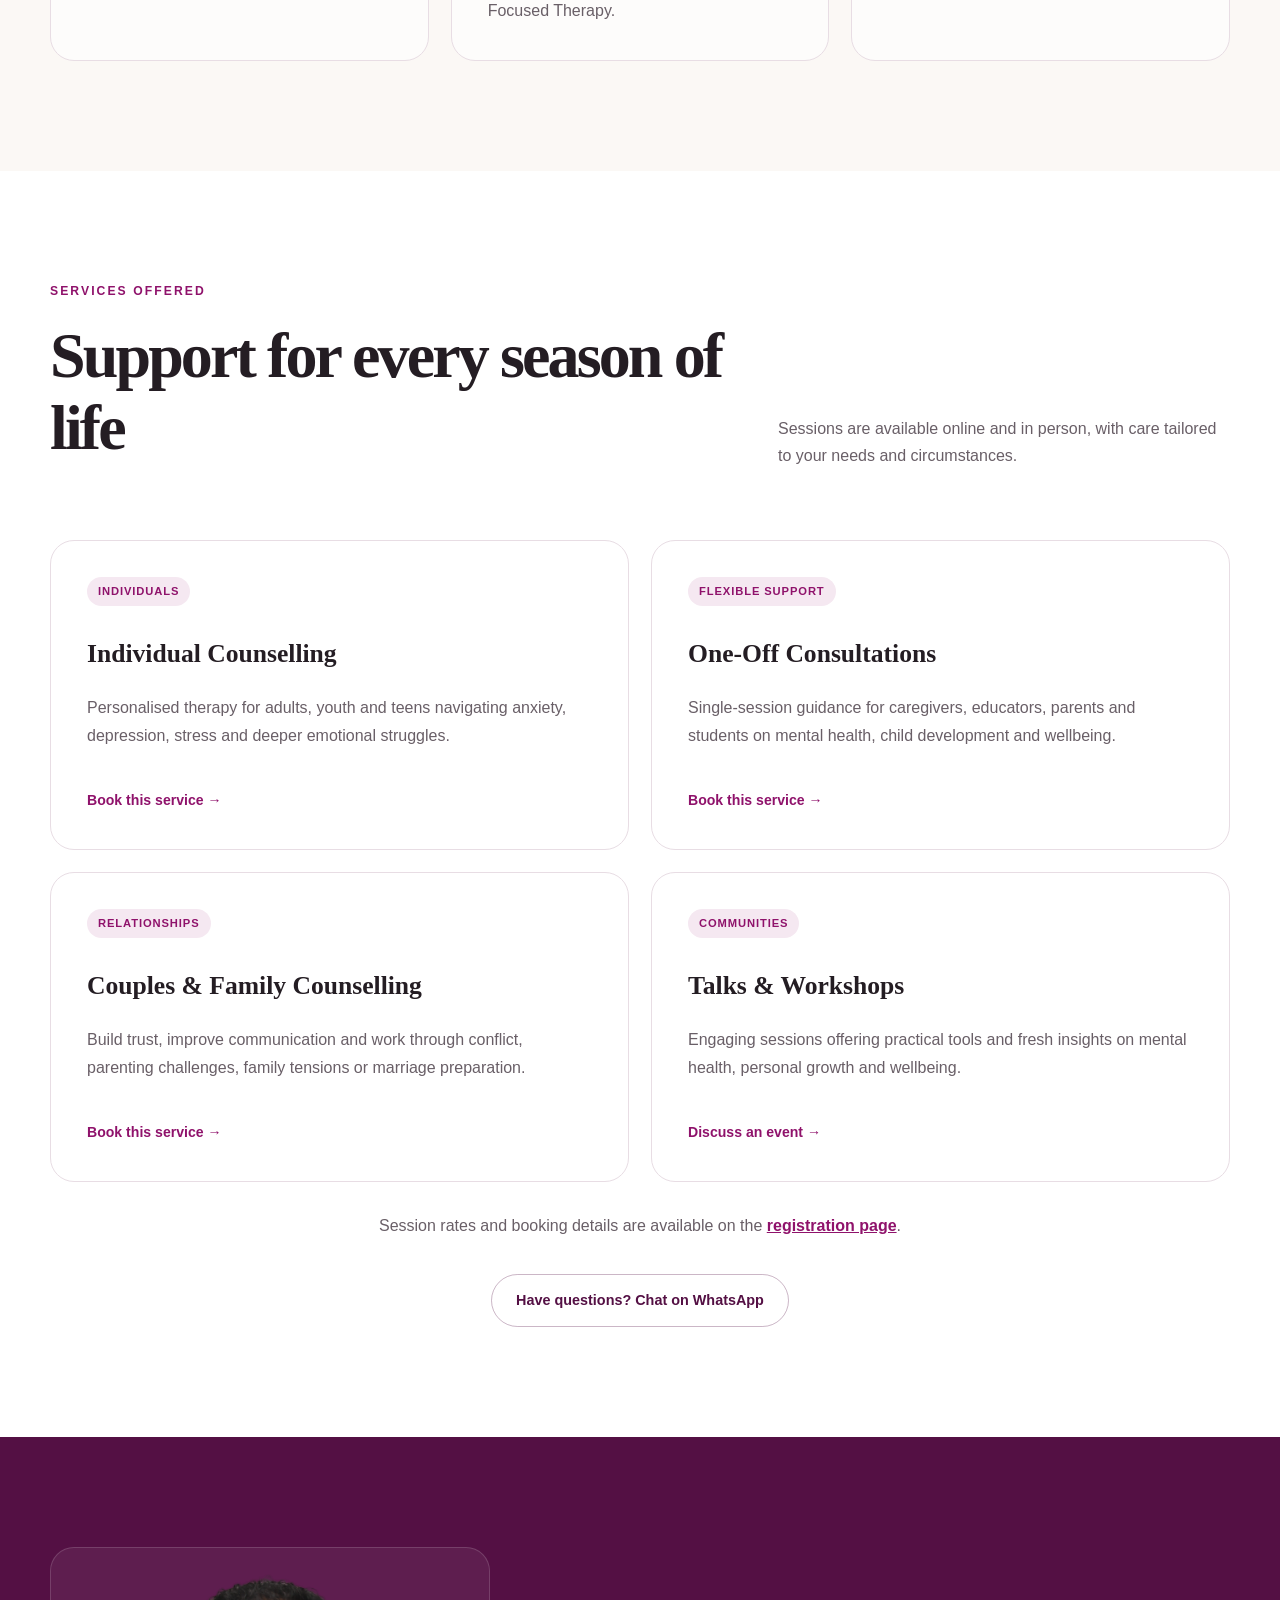
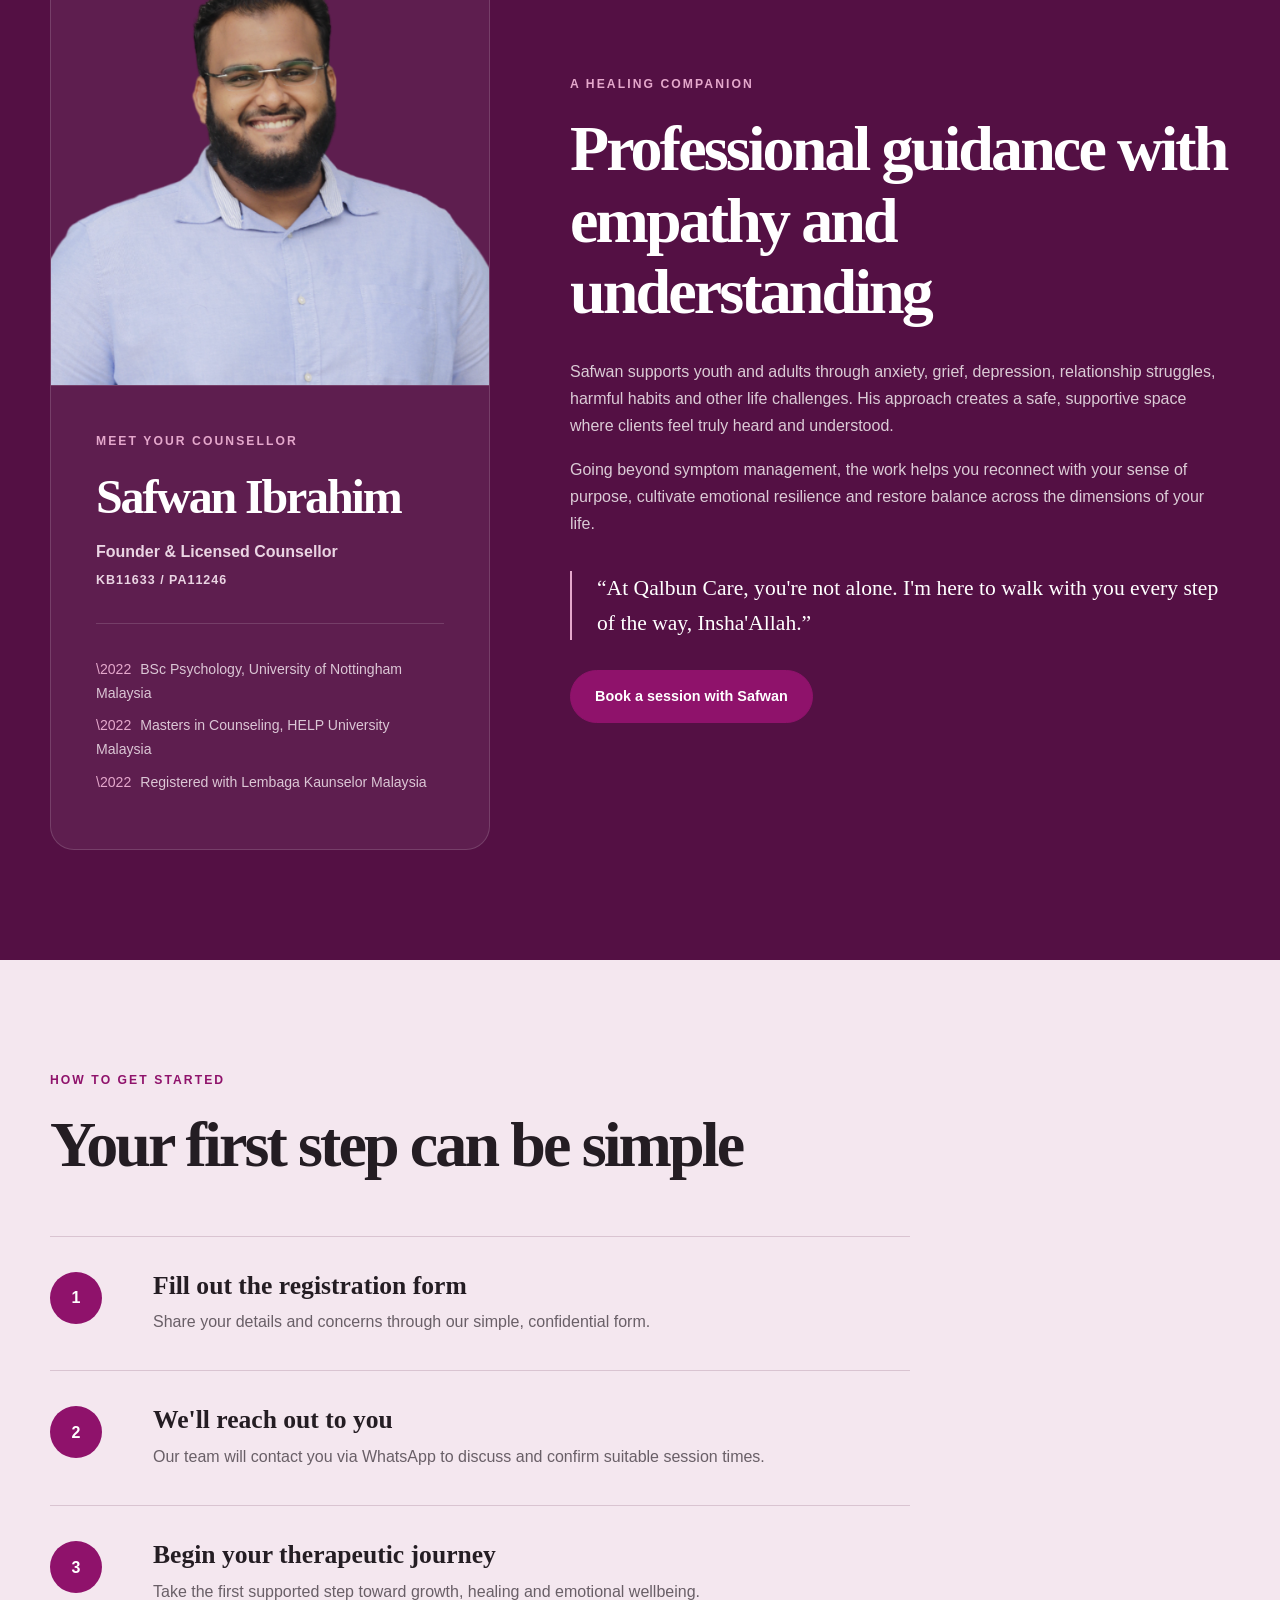
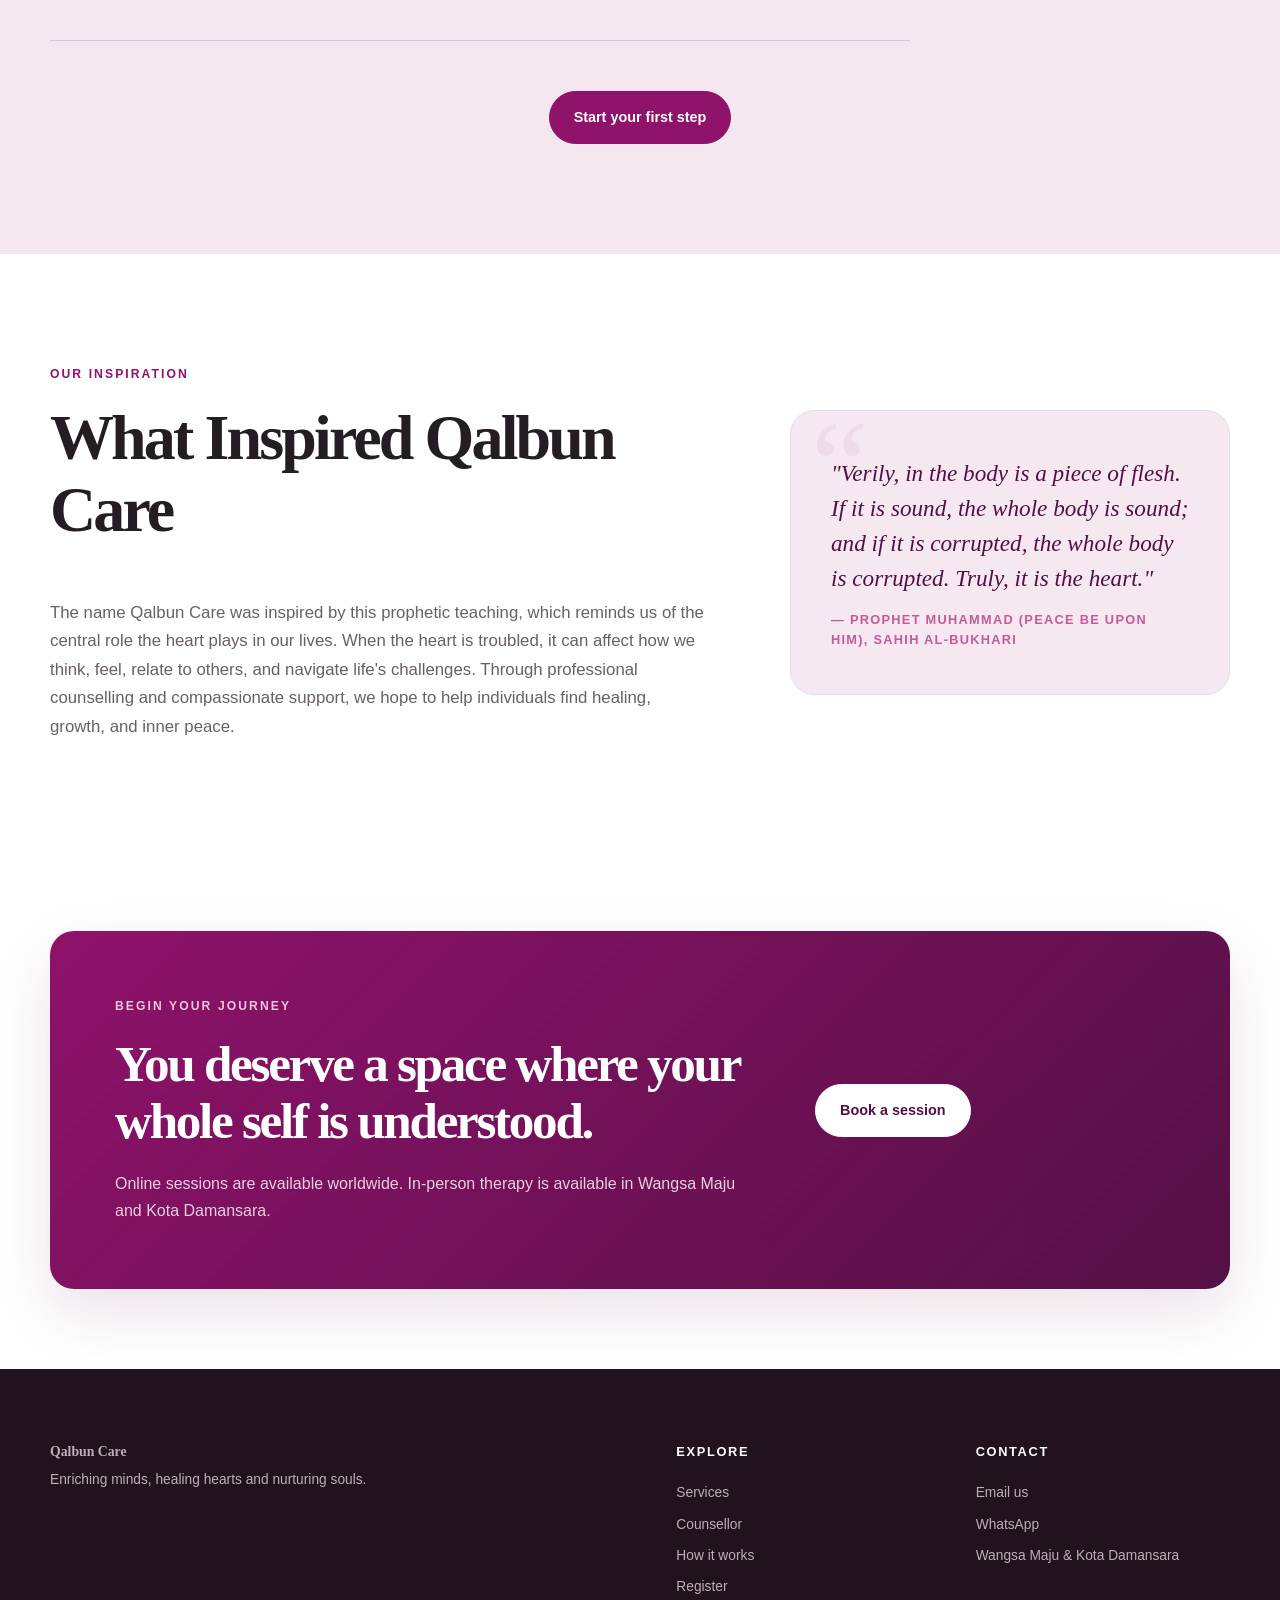
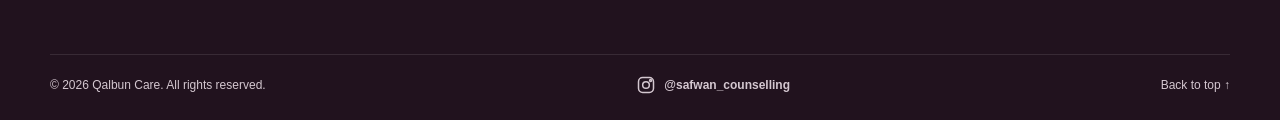
==== commit b3cce505: "Fix homepage symbol encoding" ====
--- a/index.html
+++ b/index.html
@@ -19,7 +19,7 @@
   <link rel="canonical" href="https://qalbuncare.com/">
   <link rel="icon" href="assets/favicon.svg" type="image/svg+xml">
   <link rel="apple-touch-icon" href="assets/logo.png">
-  <link rel="stylesheet" href="styles.css?v=1.7">
+  <link rel="stylesheet" href="styles.css?v=1.8">
   <meta property="og:type" content="website">
   <meta property="og:title" content="Qalbun Care Counselling">
   <meta property="og:description" content="A safe, compassionate space for healing, growth and inner peace.">
@@ -89,7 +89,7 @@
         <div class="hero-image-wrap reveal">
           <img class="hero-img" src="assets/hero-healing.png" alt="A serene landscape with warm light filtering through foliage" width="550" height="600">
           <div class="hero-image-quote">
-            <p class="quote">â€œEnriching minds, healing hearts and nurturing souls.â€</p>
+            <p class="quote">&ldquo;Enriching minds, healing hearts and nurturing souls.&rdquo;</p>
           </div>
         </div>
       </div>
@@ -139,25 +139,25 @@
             <span class="service-tag">Individuals</span>
             <h3>Individual Counselling</h3>
             <p>Personalised therapy for adults, youth and teens navigating anxiety, depression, stress and deeper emotional struggles.</p>
-            <a href="register/">Book this service <span aria-hidden="true">â†’</span></a>
+            <a href="register/">Book this service <span aria-hidden="true">&rarr;</span></a>
           </article>
           <article class="service-card reveal">
             <span class="service-tag">Flexible support</span>
             <h3>One-Off Consultations</h3>
             <p>Single-session guidance for caregivers, educators, parents and students on mental health, child development and wellbeing.</p>
-            <a href="register/">Book this service <span aria-hidden="true">â†’</span></a>
+            <a href="register/">Book this service <span aria-hidden="true">&rarr;</span></a>
           </article>
           <article class="service-card reveal">
             <span class="service-tag">Relationships</span>
             <h3>Couples &amp; Family Counselling</h3>
             <p>Build trust, improve communication and work through conflict, parenting challenges, family tensions or marriage preparation.</p>
-            <a href="register/">Book this service <span aria-hidden="true">â†’</span></a>
+            <a href="register/">Book this service <span aria-hidden="true">&rarr;</span></a>
           </article>
           <article class="service-card reveal">
             <span class="service-tag">Communities</span>
             <h3>Talks &amp; Workshops</h3>
             <p>Engaging sessions offering practical tools and fresh insights on mental health, personal growth and wellbeing.</p>
-            <a href="https://wa.link/rwqkhy" target="_blank" rel="noopener">Discuss an event <span aria-hidden="true">â†’</span></a>
+            <a href="https://wa.link/rwqkhy" target="_blank" rel="noopener">Discuss an event <span aria-hidden="true">&rarr;</span></a>
           </article>
         </div>
         <p class="pricing-note">Session rates and booking details are available on the <a href="register/">registration page</a>.</p>
@@ -187,7 +187,7 @@
           <h2>Professional guidance with empathy and understanding</h2>
           <p>Safwan supports youth and adults through anxiety, grief, depression, relationship struggles, harmful habits and other life challenges. His approach creates a safe, supportive space where clients feel truly heard and understood.</p>
           <p>Going beyond symptom management, the work helps you reconnect with your sense of purpose, cultivate emotional resilience and restore balance across the dimensions of your life.</p>
-          <blockquote>â€œAt Qalbun Care, youâ€™re not alone. Iâ€™m here to walk with you every step of the way, Insha'Allah.â€</blockquote>
+          <blockquote>&ldquo;At Qalbun Care, you're not alone. I'm here to walk with you every step of the way, Insha'Allah.&rdquo;</blockquote>
           <div class="profile-cta">
             <a class="button" href="register/">Book a session with Safwan</a>
           </div>
@@ -203,7 +203,7 @@
         </div>
         <ol class="steps">
           <li class="reveal"><span>1</span><div><h3>Fill out the registration form</h3><p>Share your details and concerns through our simple, confidential form.</p></div></li>
-          <li class="reveal"><span>2</span><div><h3>Weâ€™ll reach out to you</h3><p>Our team will contact you via WhatsApp to discuss and confirm suitable session times.</p></div></li>
+          <li class="reveal"><span>2</span><div><h3>We'll reach out to you</h3><p>Our team will contact you via WhatsApp to discuss and confirm suitable session times.</p></div></li>
           <li class="reveal"><span>3</span><div><h3>Begin your therapeutic journey</h3><p>Take the first supported step toward growth, healing and emotional wellbeing.</p></div></li>
         </ol>
         <div class="process-cta reveal">
@@ -221,10 +221,10 @@
         </div>
         <div class="philosophy-quote-wrap reveal">
           <div class="philosophy-quote-card">
-            <span class="quote-icon" aria-hidden="true">â€œ</span>
+            <span class="quote-icon" aria-hidden="true">&ldquo;</span>
             <blockquote>
               "Verily, in the body is a piece of flesh. If it is sound, the whole body is sound; and if it is corrupted, the whole body is corrupted. Truly, it is the heart."
-              <cite>â€” Prophet Muhammad ï·º (Sahih al-Bukhari)</cite>
+              <cite>&mdash; Prophet Muhammad (peace be upon him), Sahih al-Bukhari</cite>
             </blockquote>
           </div>
         </div>
@@ -252,7 +252,7 @@
       <div><h2>Explore</h2><a href="#services">Services</a><a href="#counsellor">Counsellor</a><a href="#process">How it works</a><a href="register/">Register</a></div>
       <div><h2>Contact</h2><a href="mailto:qalbun.care@outlook.com">Email us</a><a href="https://wa.link/rwqkhy" target="_blank" rel="noopener">WhatsApp</a><p>Wangsa Maju &amp; Kota Damansara</p></div>
     </div>
-    <div class="container footer-bottom"><p>Â© <span id="year"></span> Qalbun Care. All rights reserved.</p><div class="footer-social">
+    <div class="container footer-bottom"><p>&copy; <span id="year"></span> Qalbun Care. All rights reserved.</p><div class="footer-social">
         <a class="social-link" href="https://www.instagram.com/safwan_counselling/" target="_blank" rel="noopener" aria-label="Follow Qalbun Care on Instagram">
           <svg viewBox="0 0 24 24" aria-hidden="true" focusable="false">
             <rect x="3" y="3" width="18" height="18" rx="5"></rect>
@@ -261,7 +261,7 @@
           </svg>
           <span>@safwan_counselling</span>
         </a>
-      </div><a href="#top">Back to top â†‘</a></div>
+      </div><a href="#top">Back to top &uarr;</a></div>
   </footer>
 
   <script src="script.js"></script>
@@ -269,3 +269,4 @@
 </html>
 
 
+
--- a/styles.css
+++ b/styles.css
@@ -114,7 +114,7 @@
 .credential span { font-size: .78rem; letter-spacing: .08em; }
 .profile-facts { margin: 30px 0 0; padding: 25px 0 0; border-top: 1px solid rgba(255,255,255,.14); list-style: none; }
 .profile-facts li { margin: 9px 0; color: #dbc6d5; font-size: .88rem; }
-.profile-facts li::before { content: "â€¢"; margin-right: 9px; color: #e5a8cc; }
+.profile-facts li::before { content: "\\2022"; margin-right: 9px; color: #e5a8cc; }
 .profile-copy h2 { margin-bottom: 30px; }
 .profile-copy > p:not(.eyebrow) { color: #dbcbd6; }
 .counsellor blockquote { margin: 34px 0 0; padding-left: 25px; border-left: 2px solid #e5a8cc; color: white; font: 400 1.35rem/1.6 Georgia, serif; }
@@ -567,3 +567,4 @@
     margin-top: 9px;
   }
 }
+
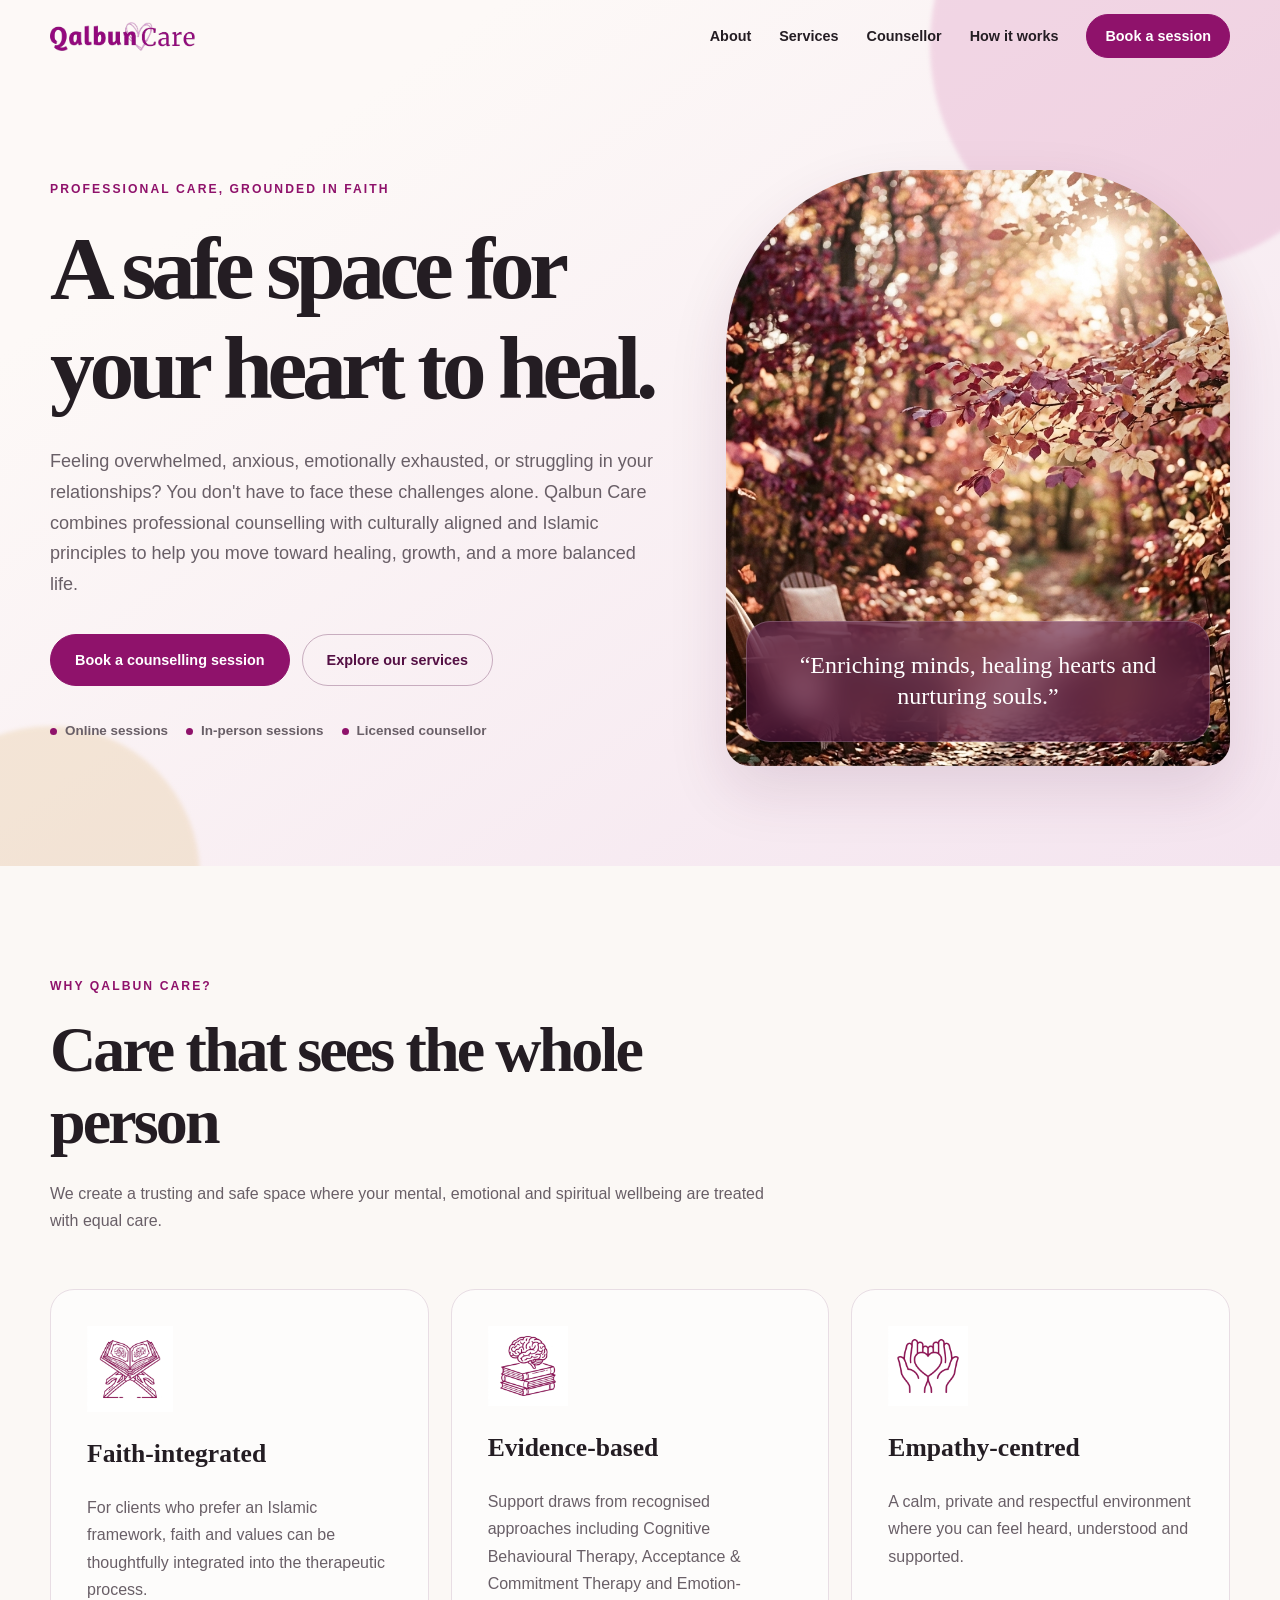
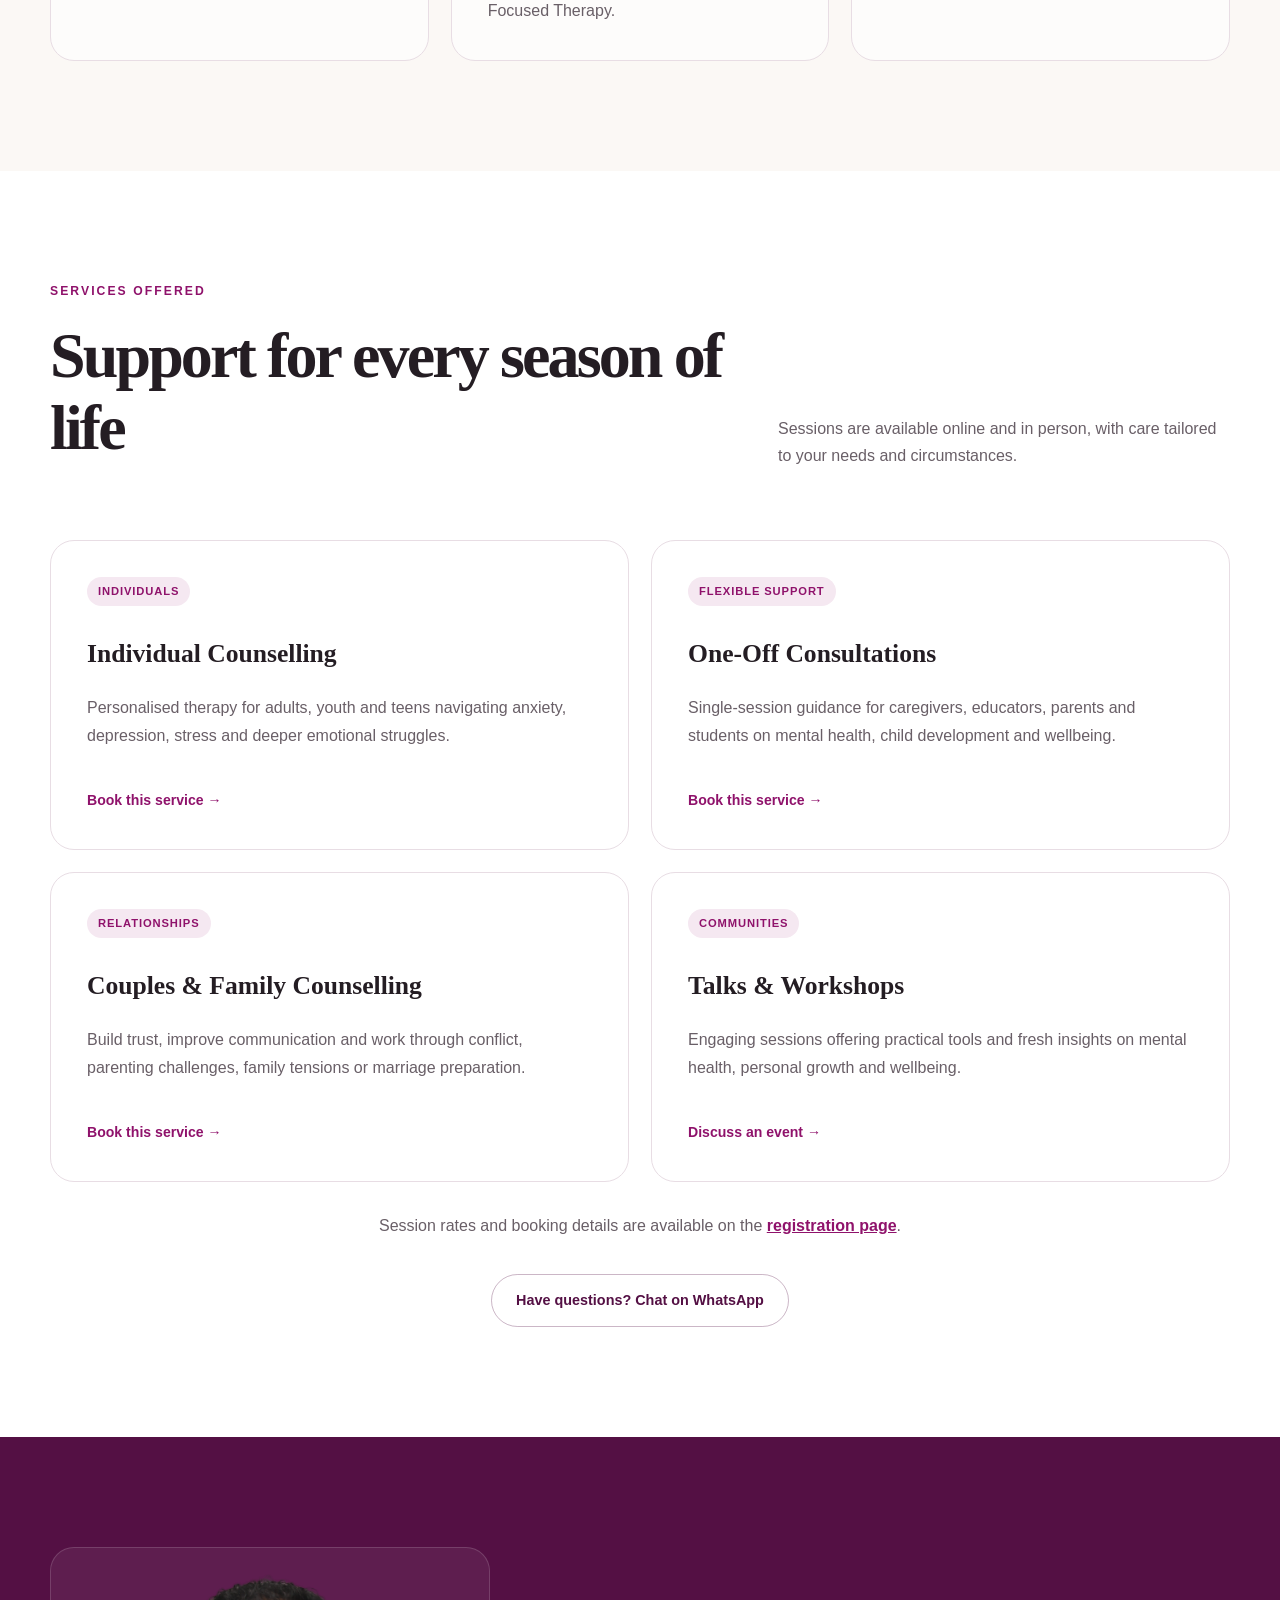
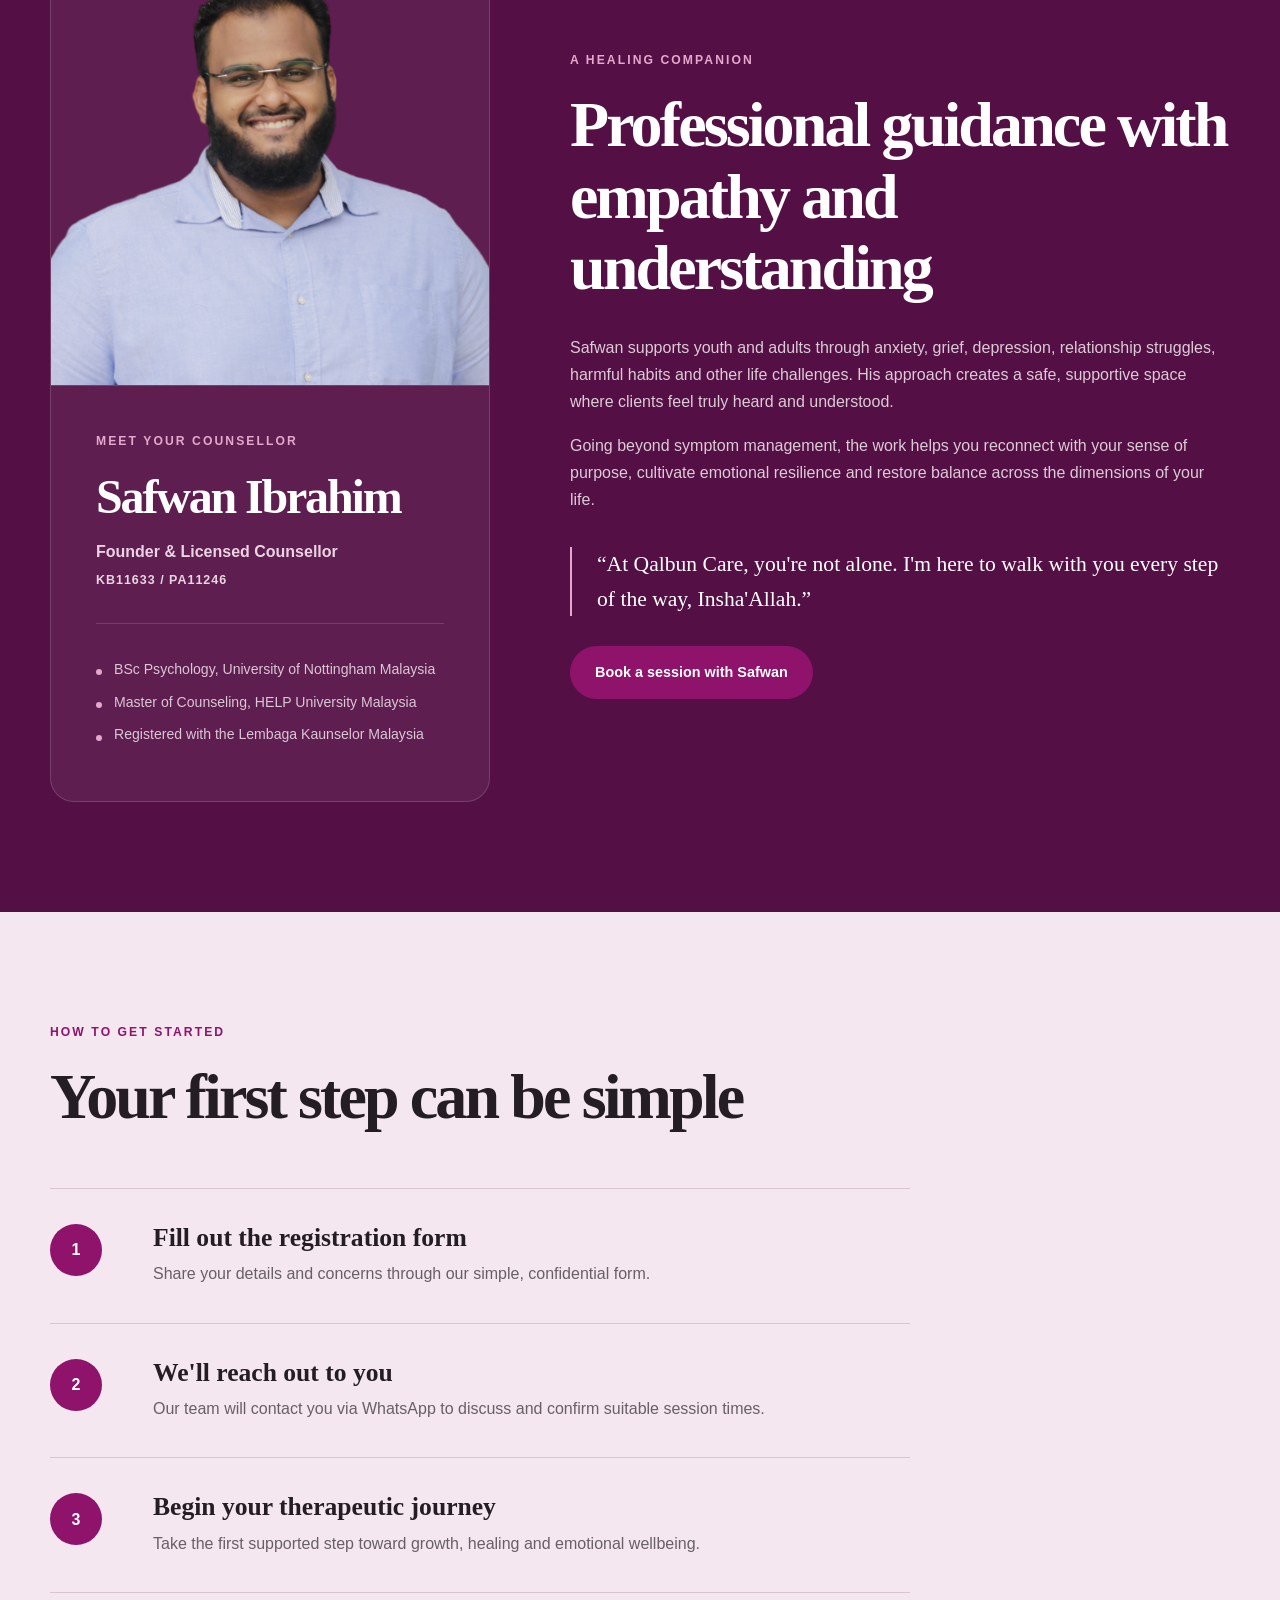
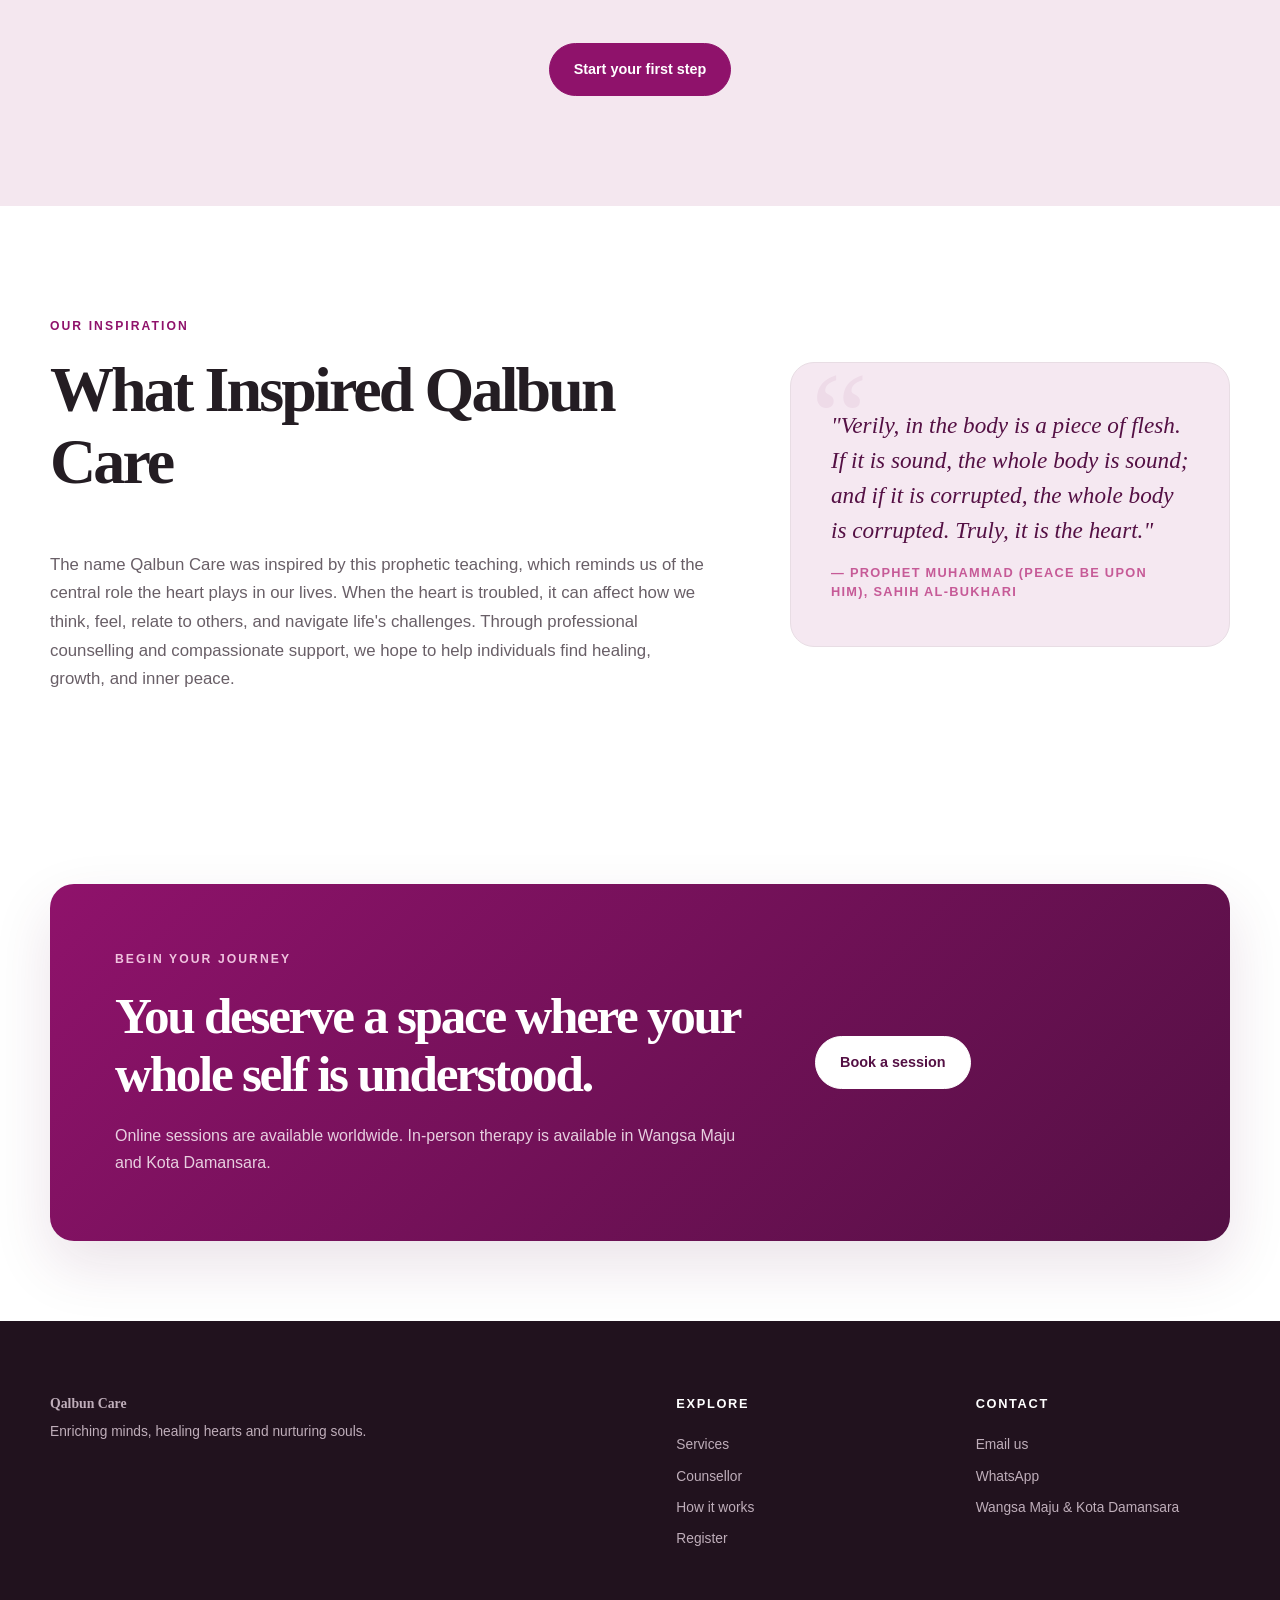
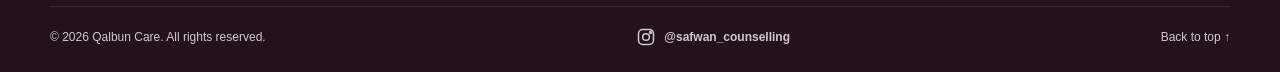
==== commit 1125f611: "Clean counsellor credentials styling" ====
--- a/index.html
+++ b/index.html
@@ -1,4 +1,4 @@
-﻿<!DOCTYPE html>
+<!DOCTYPE html>
 <html lang="en">
 <head>
   <!-- Google tag (gtag.js) -->
@@ -19,7 +19,7 @@
   <link rel="canonical" href="https://qalbuncare.com/">
   <link rel="icon" href="assets/favicon.svg" type="image/svg+xml">
   <link rel="apple-touch-icon" href="assets/logo.png">
-  <link rel="stylesheet" href="styles.css?v=1.8">
+  <link rel="stylesheet" href="styles.css?v=1.9">
   <meta property="og:type" content="website">
   <meta property="og:title" content="Qalbun Care Counselling">
   <meta property="og:description" content="A safe, compassionate space for healing, growth and inner peace.">
@@ -177,8 +177,8 @@
             <p class="credential">Founder &amp; Licensed Counsellor<br><span>KB11633 / PA11246</span></p>
             <ul class="profile-facts">
               <li>BSc Psychology, University of Nottingham Malaysia</li>
-              <li>Masters in Counseling, HELP University Malaysia</li>
-              <li>Registered with Lembaga Kaunselor Malaysia</li>
+              <li>Master of Counseling, HELP University Malaysia</li>
+              <li>Registered with the Lembaga Kaunselor Malaysia</li>
             </ul>
           </div>
         </div>
--- a/styles.css
+++ b/styles.css
@@ -1,4 +1,4 @@
-﻿/* Qalbun Care: lightweight, responsive, and framework-free */
+/* Qalbun Care: lightweight, responsive, and framework-free */
 :root {
   --berry: #8f126b;
   --berry-dark: #541044;
@@ -114,7 +114,20 @@
 .credential span { font-size: .78rem; letter-spacing: .08em; }
 .profile-facts { margin: 30px 0 0; padding: 25px 0 0; border-top: 1px solid rgba(255,255,255,.14); list-style: none; }
 .profile-facts li { margin: 9px 0; color: #dbc6d5; font-size: .88rem; }
-.profile-facts li::before { content: "\\2022"; margin-right: 9px; color: #e5a8cc; }
+.profile-facts li {
+  position: relative;
+  padding-left: 18px;
+}
+.profile-facts li::before {
+  content: "";
+  position: absolute;
+  left: 0;
+  top: .8em;
+  width: 6px;
+  height: 6px;
+  border-radius: 50%;
+  background: #e5a8cc;
+}
 .profile-copy h2 { margin-bottom: 30px; }
 .profile-copy > p:not(.eyebrow) { color: #dbcbd6; }
 .counsellor blockquote { margin: 34px 0 0; padding-left: 25px; border-left: 2px solid #e5a8cc; color: white; font: 400 1.35rem/1.6 Georgia, serif; }
